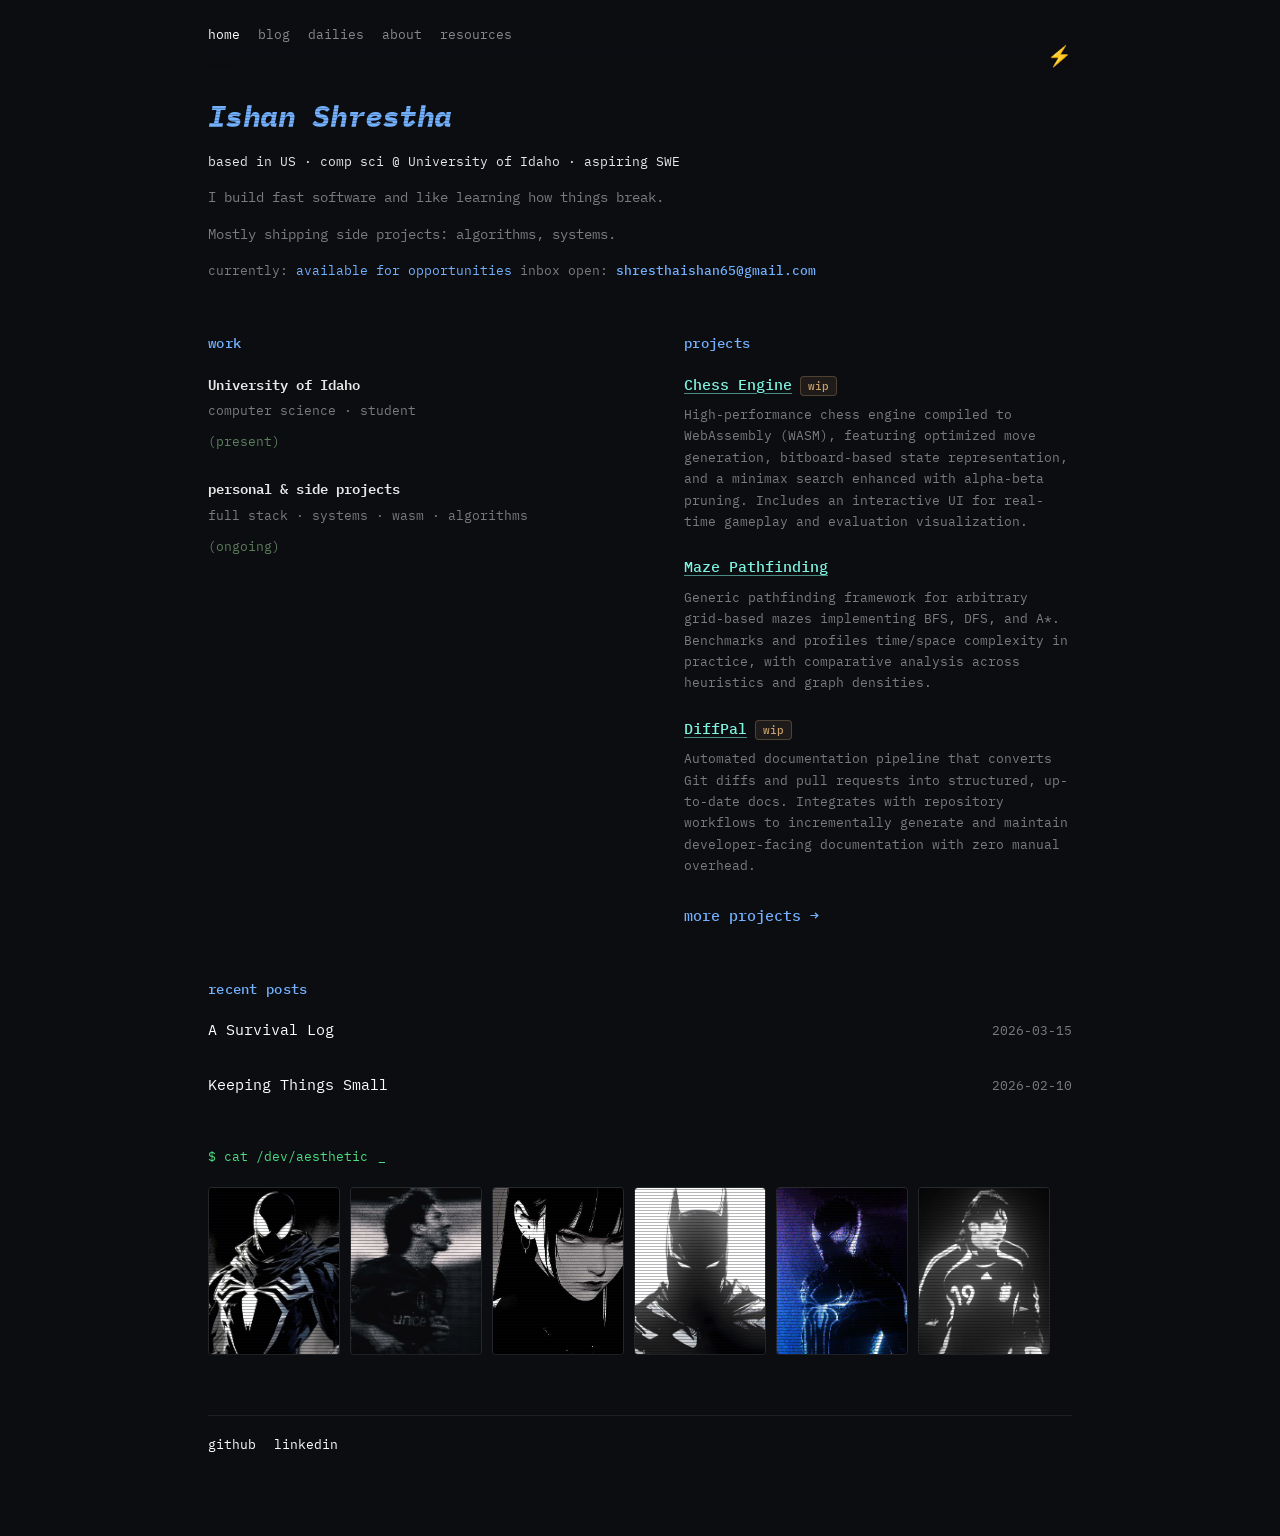
==== index.html @ d81fe562 "less opacity" ====
<!doctype html>
<html lang="en">
  <head>
    <meta charset="utf-8" />
    <meta name="viewport" content="width=device-width, initial-scale=1" />
    <meta name="color-scheme" content="dark" />
    <meta name="description" content="Ishan Shrestha — software engineer. High-performance apps, interactive web, scalable systems." />
    <title>Ishan Shrestha</title>
    <link rel="preconnect" href="https://fonts.googleapis.com" />
    <link rel="preconnect" href="https://fonts.gstatic.com" crossorigin />
    <link href="https://fonts.googleapis.com/css2?family=IBM+Plex+Mono:ital,wght@0,400;0,500;0,600;0,700;1,400;1,600&display=swap" rel="stylesheet" />
    <style>
      :root {
        --bg: #0c0d11;
        --fg: rgba(245, 245, 245, 0.94);
        --muted: rgba(245, 245, 245, 0.48);
        --faint: rgba(245, 245, 245, 0.22);
        --blue: #73b1ff;
        --blue-dim: rgba(115, 177, 255, 0.85);
        --green-date: #5c7e5c;
        --term-green: #4ade80;
        --proj-name: #7ff5e1;
        --proj-name-hover: #f0fffc;
        --wip: #c9a06c;
        --sel-bg: rgba(115, 177, 255, 0.18);
        --sel-fg: var(--fg);
        --max: 900px;
        --ease: 0.18s ease;
      }

      * { box-sizing: border-box; }
      html { -webkit-text-size-adjust: 100%; }
      body {
        margin: 0;
        background: var(--bg);
        color: var(--fg);
        font-family: "IBM Plex Mono", ui-monospace, SFMono-Regular, Menlo, Monaco, Consolas, monospace;
        font-size: 15px;
        line-height: 1.75;
      }

      ::selection {
        background: var(--sel-bg);
        color: var(--sel-fg);
      }

      a {
        color: var(--blue);
        text-decoration: none;
        transition: color var(--ease), opacity var(--ease);
      }
      a:hover {
        color: var(--blue-dim);
        text-decoration: underline;
        text-underline-offset: 4px;
      }
      a:focus-visible {
        outline: 2px solid var(--blue);
        outline-offset: 3px;
        border-radius: 4px;
      }
      a:visited { color: var(--blue); }
      a.proj-link,
      a.proj-link:visited {
        color: var(--proj-name);
      }

      .wrap {
        max-width: var(--max);
        margin: 0 auto;
        padding: 38px 18px 80px;
        position: relative;
      }

      header { margin-top: 8px; }

      nav {
        position: sticky;
        top: 0;
        display: flex;
        flex-wrap: wrap;
        align-items: center;
        gap: 14px 18px;
        padding: 24px 0 20px;
        margin-top: -38px;
        margin-bottom: 24px;
        background: var(--bg);
        background: linear-gradient(to bottom, var(--bg) 80%, transparent);
        backdrop-filter: blur(12px);
        -webkit-backdrop-filter: blur(12px);
        z-index: 100;
        color: #ffffff;
        font-size: 13px;
        width: 100%;
      }
      nav a {
        color: #888888;
        text-decoration: none;
        transition: color var(--ease);
      }
      nav a.active {
        color: #888888;
      }
      nav a[href="index.html"] {
        color: #ffffff;
      }
      nav a:hover {
        color: var(--blue);
        text-decoration: none;
        opacity: 1;
      }
      nav a:active {
        color: var(--blue);
      }

      .top-right-icon {
        position: absolute;
        top: 38px;
        right: 0;
        font-size: 20px;
        user-select: none;
      }

      .hero {
        display: block;
      }

      h1 {
        margin: 0;
        font-size: clamp(1.5rem, 4vw, 1.85rem);
        font-weight: 700;
        font-style: italic;
        letter-spacing: -0.02em;
        color: var(--blue);
        -webkit-mask-image: repeating-linear-gradient(to bottom, black 0, black 2px, rgba(0,0,0,0.75) 2px, rgba(0,0,0,0.75) 3px);
        mask-image: repeating-linear-gradient(to bottom, black 0, black 2px, rgba(0,0,0,0.75) 2px, rgba(0,0,0,0.75) 3px);
      }

      .sub {
        margin-top: 8px;
        color: var(--fg);
        font-size: 13px;
        font-style: normal;
        font-weight: 400;
      }

      .blurb {
        margin: 12px 0 0;
        color: var(--muted);
        font-size: 14px;
      }

      .now {
        margin: 14px 0 0;
        color: var(--muted);
        font-size: 13px;
      }
      .now em {
        font-style: normal;
        color: var(--blue);
      }
      .now a {
        font-weight: 500;
      }

      main { margin-top: 48px; }
      section { margin-top: 48px; }

      .h2 {
        margin: 0 0 16px;
        font-size: 14px;
        font-weight: 500;
        color: var(--blue);
        letter-spacing: 0.02em;
      }

      .split-grid {
        display: grid;
        grid-template-columns: 1fr 1fr;
        gap: 28px;
        column-gap: min(5.5rem, 12vw);
        align-items: start;
      }

      .list {
        display: grid;
        gap: 22px;
      }

      .work-block {
        display: flex;
        flex-direction: column;
        gap: 4px;
      }
      .work-name {
        font-weight: 600;
        color: var(--fg);
        font-size: 14px;
      }
      .work-desc {
        color: var(--muted);
        font-size: 13px;
        line-height: 1.65;
      }
      .work-dates {
        margin-top: 6px;
        font-size: 13px;
        color: var(--green-date);
      }

      .proj-row {
        display: flex;
        flex-direction: column;
        gap: 6px;
      }
      .proj-titleline {
        display: flex;
        flex-wrap: wrap;
        align-items: baseline;
        gap: 8px;
      }
      .proj-link {
        font-weight: 500;
        color: var(--proj-name);
        text-decoration: underline;
        text-decoration-color: rgba(127, 245, 225, 0.55);
        text-underline-offset: 3px;
      }
      .proj-link:hover {
        text-decoration-color: var(--proj-name-hover);
        color: var(--proj-name-hover);
      }
      .proj-link:focus-visible {
        outline-color: var(--proj-name);
      }
      .tag {
        display: inline-block;
        padding: 1px 7px;
        border-radius: 4px;
        font-size: 11px;
        font-weight: 500;
        color: var(--wip);
        background: rgba(201, 160, 108, 0.1);
        border: 1px solid rgba(201, 160, 108, 0.28);
        line-height: 1.5;
      }

      .proj-desc {
        color: var(--muted);
        font-size: 13px;
        line-height: 1.65;
      }

      .row {
        display: grid;
        grid-template-columns: 1fr auto;
        gap: 18px;
        align-items: baseline;
      }

      .muted { color: var(--muted); }
      .faint { color: var(--faint); }

      #blog .list {
        gap: 1.75rem;
      }

      .post-line {
        display: flex;
        justify-content: space-between;
        align-items: baseline;
        gap: 14px;
      }
      .post-date {
        color: var(--muted);
        font-size: 13px;
        text-align: right;
      }

      #blog .list a,
      #blog .list a:visited {
        color: #ffffff;
        text-decoration: none;
      }
      #blog .list a:hover {
        color: var(--blue);
        text-decoration: none;
      }
      #blog .list a:focus-visible {
        outline-color: var(--blue);
      }

      .termline {
        margin: 18px 0 10px;
        color: var(--term-green);
        font-size: 13px;
        white-space: nowrap;
      }
      .prompt { color: var(--term-green); }
      .cursor {
        display: inline-block;
        margin-left: 2px;
        animation: blink 1.1s step-end infinite;
      }
      .cursor::after {
        content: "_";
        color: var(--term-green);
      }
      @keyframes blink {
        0%, 100% { opacity: 1; }
        50% { opacity: 0; }
      }

      .imgstrip {
        display: grid;
        grid-auto-flow: column;
        grid-auto-columns: 132px;
        gap: 10px;
        overflow-x: auto;
        padding: 8px 0 4px;
        scrollbar-width: thin;
      }
      .imgstrip::-webkit-scrollbar { height: 8px; }
      .imgstrip::-webkit-scrollbar-thumb { background: rgba(115, 177, 255, 0.2); }
      .imgstrip::-webkit-scrollbar-track { background: rgba(255, 255, 255, 0.04); }

      .imgstrip img {
        width: 132px;
        height: 168px;
        object-fit: cover;
        border-radius: 4px;
        border: 1px solid rgba(255, 255, 255, 0.1);
        background: rgba(255, 255, 255, 0.02);
        transition: border-color var(--ease), transform var(--ease);
        -webkit-mask-image: repeating-linear-gradient(to bottom, black 0, black 2px, rgba(0,0,0,0.7) 2px, rgba(0,0,0,0.7) 3px);
        mask-image: repeating-linear-gradient(to bottom, black 0, black 2px, rgba(0,0,0,0.7) 2px, rgba(0,0,0,0.7) 3px);
      }
      .imgstrip img:hover {
        border-color: rgba(115, 177, 255, 0.35);
        transform: translateY(-2px);
      }

      footer {
        margin-top: 56px;
        padding-top: 18px;
        border-top: 1px solid rgba(255, 255, 255, 0.08);
        display: flex;
        gap: 18px;
        color: #ffffff;
        font-size: 13px;
      }
      footer a,
      footer a:visited {
        color: #ffffff;
        text-decoration: none;
      }
      footer a:hover {
        color: #ffffff;
        opacity: 0.72;
        text-decoration: none;
      }



      @media (max-width: 640px) {
        .split-grid {
          grid-template-columns: 1fr;
          gap: 40px;
        }
        .row { grid-template-columns: 1fr; gap: 6px; }
      }
    </style>
  </head>
  <body>
    <div class="wrap">
      <nav aria-label="Primary">
        <a href="index.html" class="active">home</a>
        <a href="blog.html">blog</a>
        <a href="dailies.html">dailies</a>
        <a href="about-min.html">about</a>
        <a href="resources.html">resources</a>
        <div class="top-right-icon">⚡</div>
      </nav>
      <header>

        <div id="home" class="hero">
          <div>
            <h1>Ishan Shrestha</h1>
            <div class="sub">based in US · comp sci @ University of Idaho · aspiring SWE </div>
            <p class="blurb">I build fast software and like learning how things break.</p>
            <p class="blurb">Mostly shipping side projects: algorithms, systems.</p> 
            <p class="now">currently: <em>available for opportunities</em> inbox open: <a href="mailto:shresthaishan65@gmail.com">shresthaishan65@gmail.com</a></p>
          </div>
        </div>
      </header>

      <main>
        <section class="split-grid" aria-label="Work and projects">
          <div id="work">
            <h2 class="h2">work</h2>
            <div class="list">
              <div class="work-block">
                <div class="work-name">University of Idaho</div>
                <div class="work-desc">computer science · student</div>
                <div class="work-dates">(present)</div>
              </div>
              <div class="work-block">
                <div class="work-name">personal &amp; side projects</div>
                <div class="work-desc">full stack · systems · wasm · algorithms</div>
                <div class="work-dates">(ongoing)</div>
              </div>
            </div>
          </div>

          <div id="projects">
            <h2 class="h2">projects</h2>
            <div class="list">
              <div class="proj-row">
                <div class="proj-titleline">
                  <a class="proj-link" href="https://ishan-bit-maker.github.io/Chess-wasm-engine/" rel="noopener noreferrer">Chess Engine</a>
                  <span class="tag">wip</span> 
                </div>
                <div class="proj-desc">High-performance chess engine compiled to WebAssembly (WASM), featuring optimized move generation, bitboard-based state representation, and a minimax search enhanced with alpha-beta pruning. Includes an interactive UI for real-time gameplay and evaluation visualization.</div>
              </div>

              <div class="proj-row">
                <div class="proj-titleline">
                  <a class="proj-link" href="https://ishan-bit-maker.github.io/maze/" rel="noopener noreferrer">Maze Pathfinding</a>
                  
                </div>
                <div class="proj-desc">Generic pathfinding framework for arbitrary grid-based mazes implementing BFS, DFS, and A*. Benchmarks and profiles time/space complexity in practice, with comparative analysis across heuristics and graph densities.</div>
              </div>

              <div class="proj-row">
                <div class="proj-titleline">
                  <a class="proj-link" href="#" rel="noopener noreferrer">DiffPal</a> 
                  <span class="tag">wip</span>  
                </div>
                <div class="proj-desc"> Automated documentation pipeline that converts Git diffs and pull requests into structured, up-to-date docs. Integrates with repository workflows to incrementally generate and maintain developer-facing documentation with zero manual overhead.</div>
              </div>
              
              <div style="margin-top: 4px;">
                <a href="https://github.com/Ishan-bit-maker" rel="noopener noreferrer" style="font-weight: 500;">more projects &rarr;</a>
              </div>
            </div>
          </div>
        </section>

        <section id="blog" aria-labelledby="h-posts">
          <h2 id="h-posts" class="h2">recent posts</h2>
          <div class="list">
            <div class="post-line">
              <div><a href="blog/survival-log.html">A Survival Log</a></div>
              <div class="post-date">2026-03-15</div>
            </div>
            <div class="post-line">
              <div><a href="blog.html">Keeping Things Small</a></div>
              <div class="post-date">2026-02-10</div>
            </div>
          </div>
        </section>

        <section id="aesthetic" aria-label="Aesthetic strip">
          <div class="termline">
            <span class="prompt">$</span> cat /dev/aesthetic <span class="cursor" aria-hidden="true"></span>
          </div>
          <div class="imgstrip" aria-label="aesthetic images">
            <img src="img/img1.jpg" alt="" loading="lazy" />
            <img src="img/img2.jpg" alt="" loading="lazy" />
            <img src="img/img3.jpg" alt="" loading="lazy" />
            <img src="img/img4.jpg" alt="" loading="lazy" />
            <img src="img/img5.jpg" alt="" loading="lazy" />
            <img src="img/img8.jpg" alt="" loading="lazy" />
          </div>
        </section>
      </main>

      <footer>
        <a href="https://github.com/Ishan-bit-maker" rel="noopener noreferrer">github</a>
        <a href="https://www.linkedin.com/in/ishan-shrestha-365944280" rel="noopener noreferrer">linkedin</a>
      </footer>
    </div>
  </body>
</html>
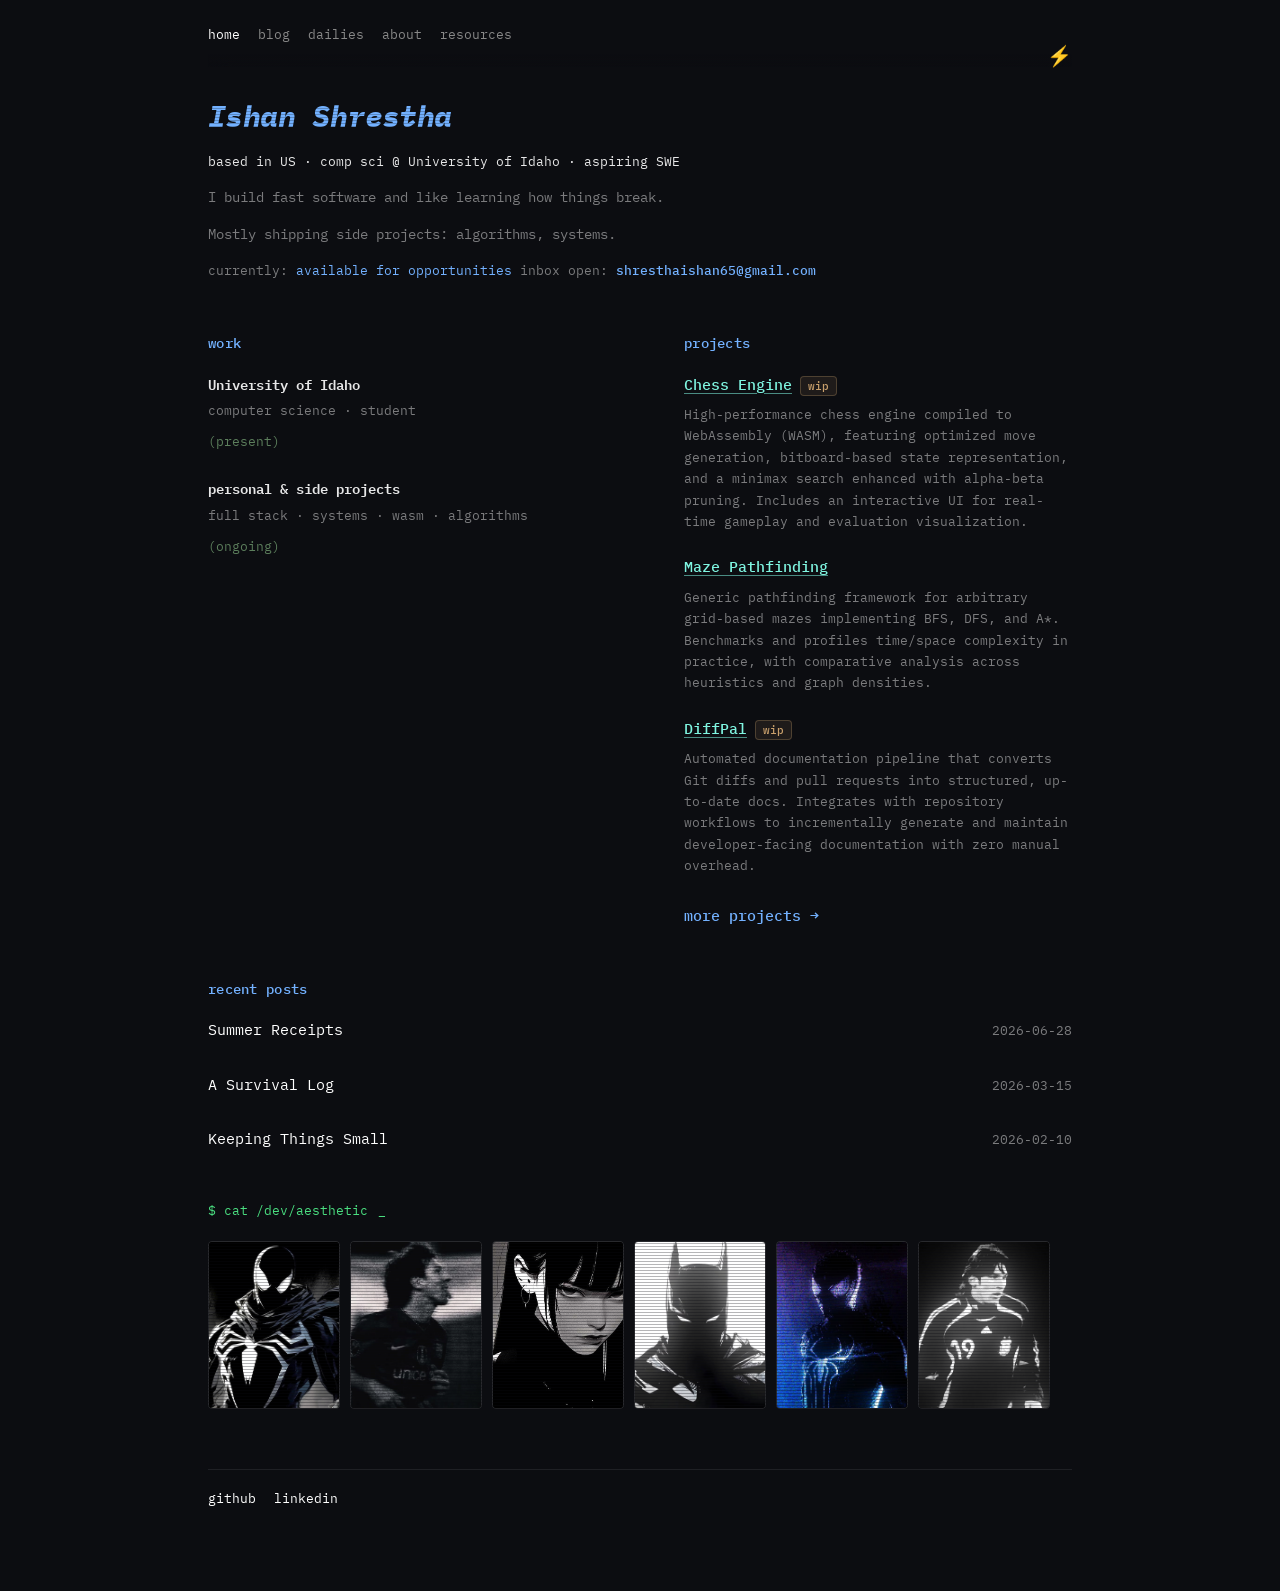
==== commit 1559bbd5: "some changes in dialies" ====
--- a/index.html
+++ b/index.html
@@ -450,6 +450,10 @@
           <h2 id="h-posts" class="h2">recent posts</h2>
           <div class="list">
             <div class="post-line">
+              <div><a href="blog/summer-receipts.html">Summer Receipts</a></div>
+              <div class="post-date">2026-06-28</div>
+            </div>
+            <div class="post-line">
               <div><a href="blog/survival-log.html">A Survival Log</a></div>
               <div class="post-date">2026-03-15</div>
             </div>
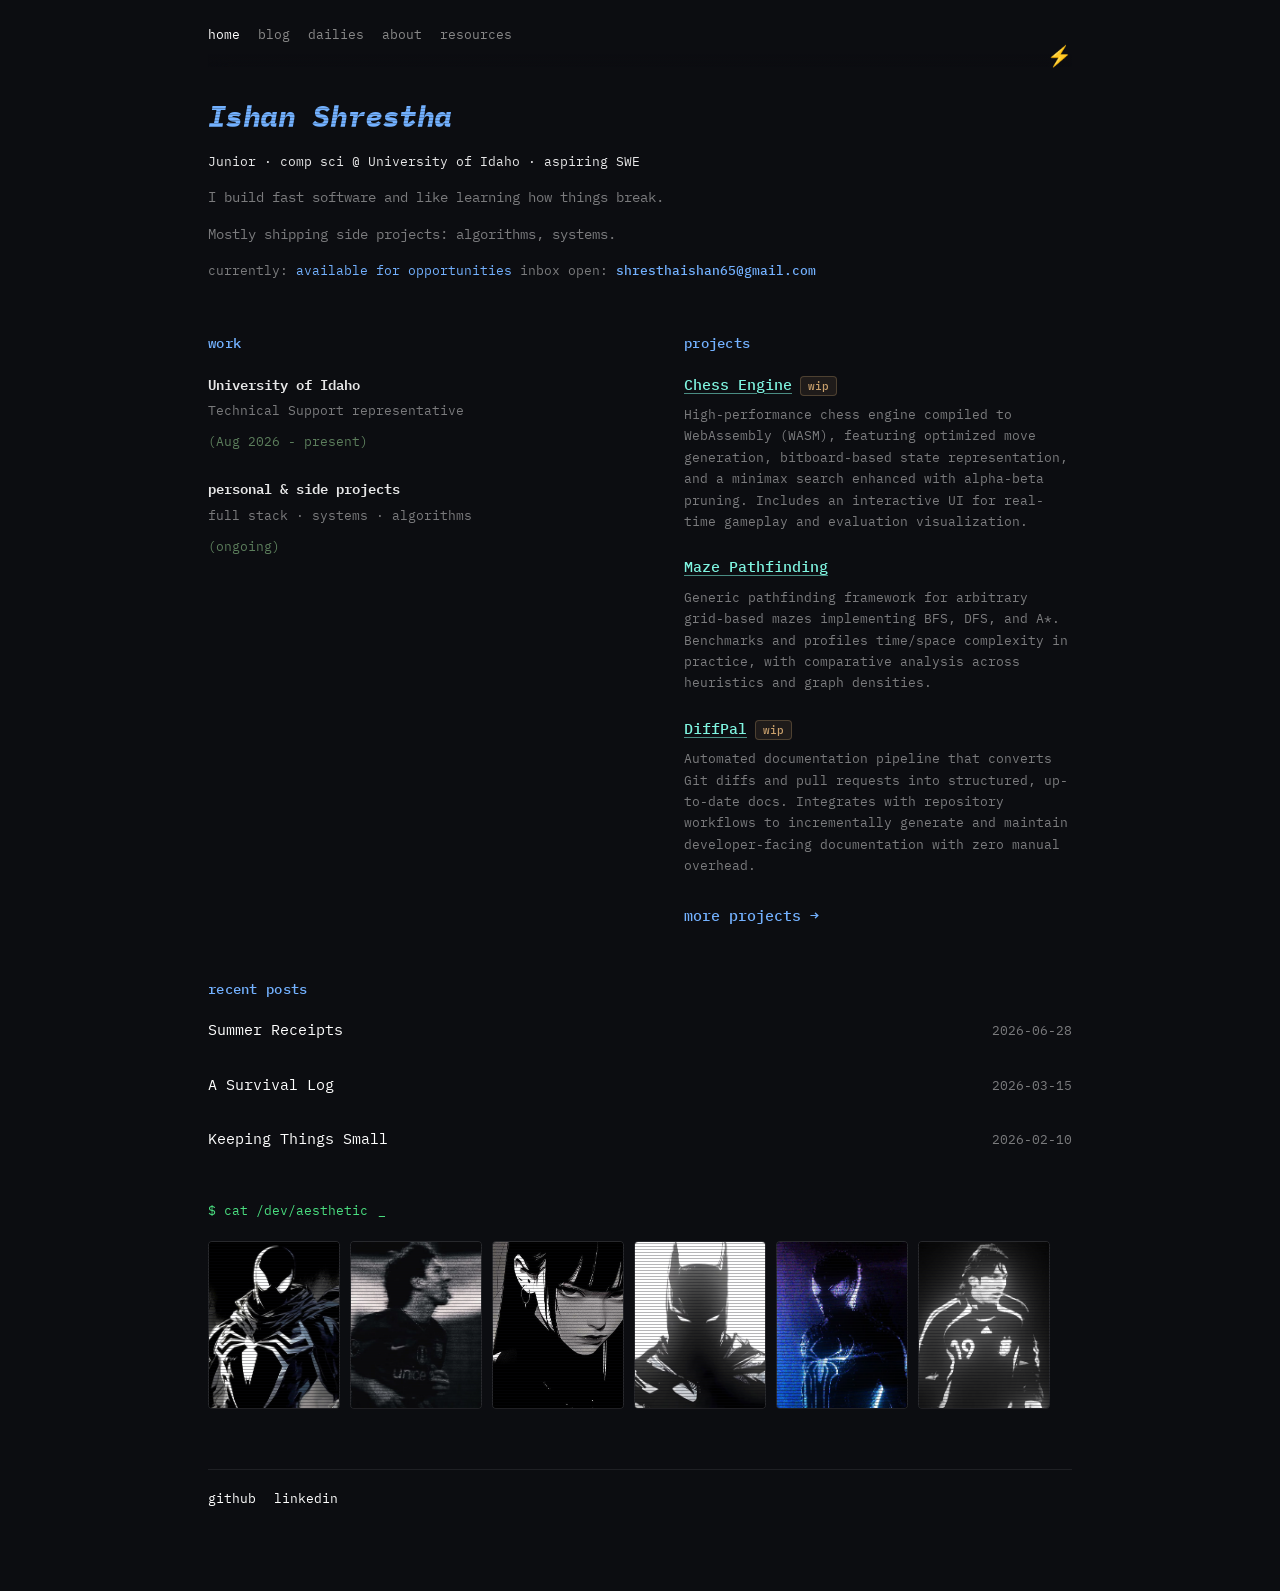
==== commit 01381334: "info changes" ====
--- a/index.html
+++ b/index.html
@@ -386,7 +386,7 @@
         <div id="home" class="hero">
           <div>
             <h1>Ishan Shrestha</h1>
-            <div class="sub">based in US · comp sci @ University of Idaho · aspiring SWE </div>
+            <div class="sub"> Junior · comp sci @ University of Idaho · aspiring SWE </div>
             <p class="blurb">I build fast software and like learning how things break.</p>
             <p class="blurb">Mostly shipping side projects: algorithms, systems.</p> 
             <p class="now">currently: <em>available for opportunities</em> inbox open: <a href="mailto:shresthaishan65@gmail.com">shresthaishan65@gmail.com</a></p>
@@ -401,12 +401,12 @@
             <div class="list">
               <div class="work-block">
                 <div class="work-name">University of Idaho</div>
-                <div class="work-desc">computer science · student</div>
-                <div class="work-dates">(present)</div>
+                <div class="work-desc">Technical Support representative</div>
+                <div class="work-dates">(Aug 2026 - present)</div>
               </div>
               <div class="work-block">
                 <div class="work-name">personal &amp; side projects</div>
-                <div class="work-desc">full stack · systems · wasm · algorithms</div>
+                <div class="work-desc">full stack · systems · algorithms</div>
                 <div class="work-dates">(ongoing)</div>
               </div>
             </div>
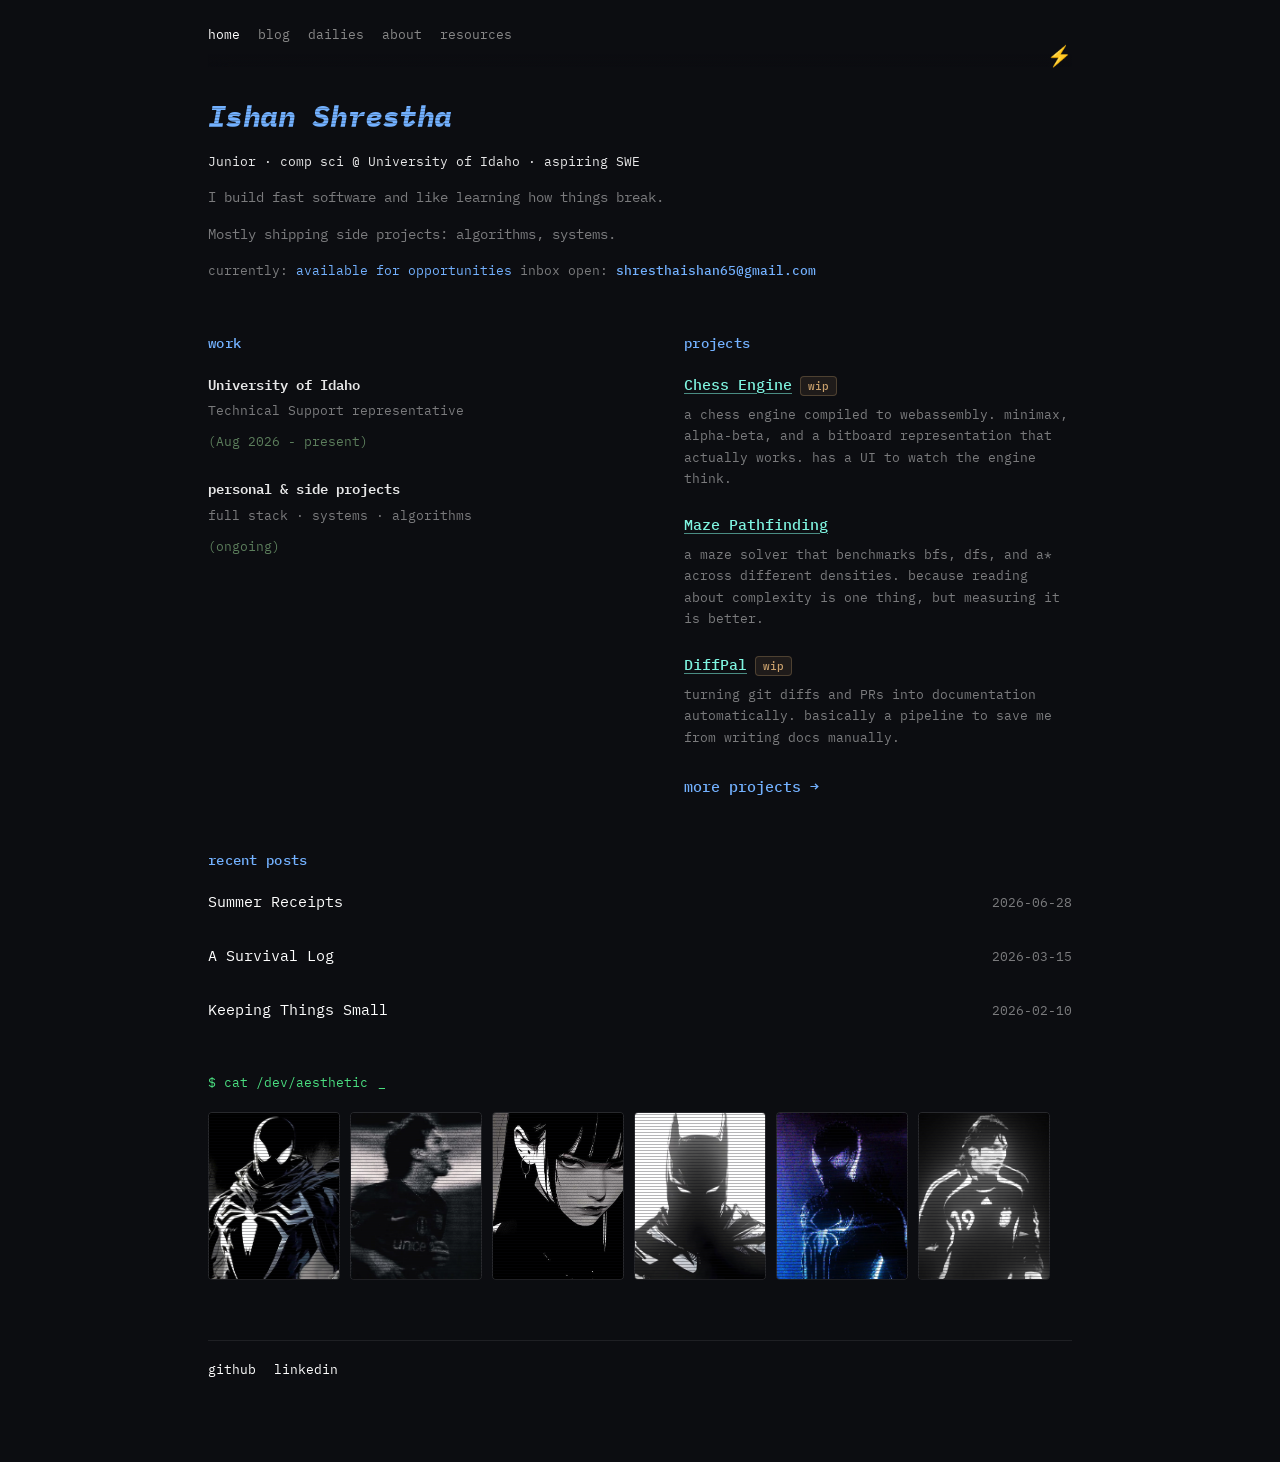
==== commit b7d22064: "new info!" ====
--- a/index.html
+++ b/index.html
@@ -420,7 +420,7 @@
                   <a class="proj-link" href="https://ishan-bit-maker.github.io/Chess-wasm-engine/" rel="noopener noreferrer">Chess Engine</a>
                   <span class="tag">wip</span> 
                 </div>
-                <div class="proj-desc">High-performance chess engine compiled to WebAssembly (WASM), featuring optimized move generation, bitboard-based state representation, and a minimax search enhanced with alpha-beta pruning. Includes an interactive UI for real-time gameplay and evaluation visualization.</div>
+                <div class="proj-desc">a chess engine compiled to webassembly. minimax, alpha-beta, and a bitboard representation that actually works. has a UI to watch the engine think.</div>
               </div>
 
               <div class="proj-row">
@@ -428,7 +428,7 @@
                   <a class="proj-link" href="https://ishan-bit-maker.github.io/maze/" rel="noopener noreferrer">Maze Pathfinding</a>
                   
                 </div>
-                <div class="proj-desc">Generic pathfinding framework for arbitrary grid-based mazes implementing BFS, DFS, and A*. Benchmarks and profiles time/space complexity in practice, with comparative analysis across heuristics and graph densities.</div>
+                <div class="proj-desc">a maze solver that benchmarks bfs, dfs, and a* across different densities. because reading about complexity is one thing, but measuring it is better.</div>
               </div>
 
               <div class="proj-row">
@@ -436,7 +436,7 @@
                   <a class="proj-link" href="#" rel="noopener noreferrer">DiffPal</a> 
                   <span class="tag">wip</span>  
                 </div>
-                <div class="proj-desc"> Automated documentation pipeline that converts Git diffs and pull requests into structured, up-to-date docs. Integrates with repository workflows to incrementally generate and maintain developer-facing documentation with zero manual overhead.</div>
+                <div class="proj-desc">turning git diffs and PRs into documentation automatically. basically a pipeline to save me from writing docs manually.</div>
               </div>
               
               <div style="margin-top: 4px;">
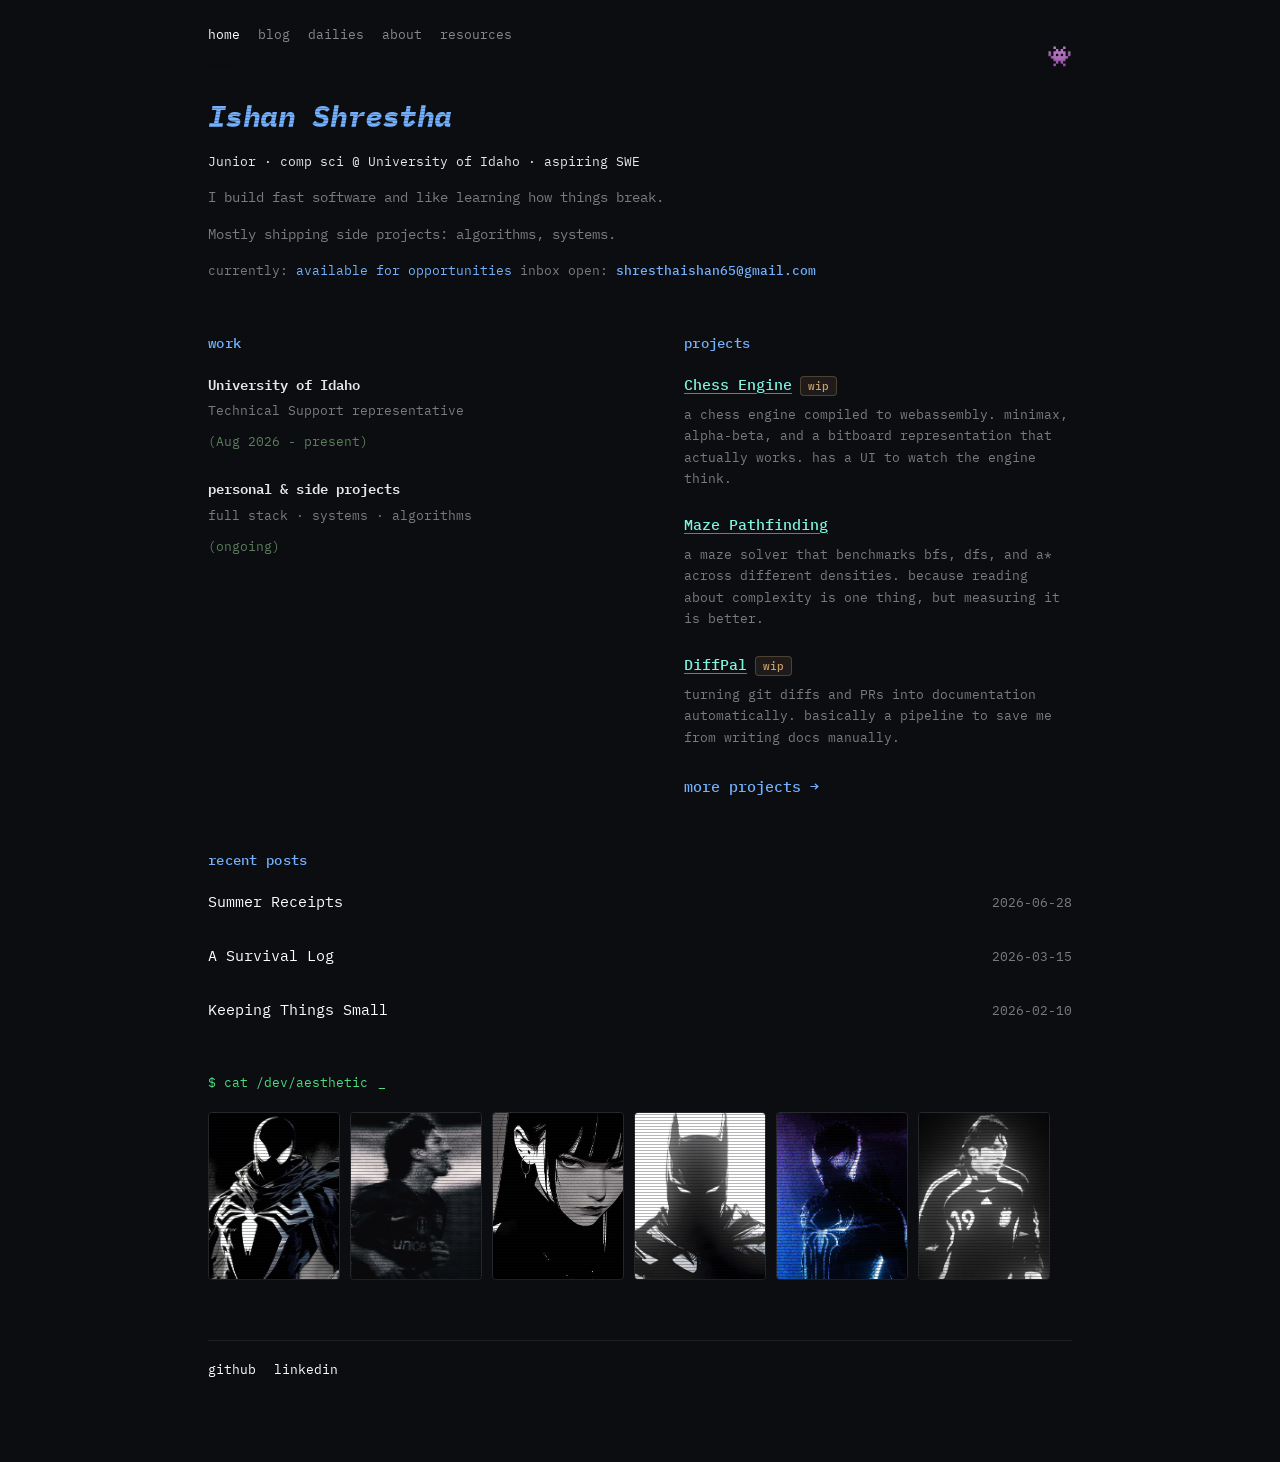
==== commit 0853706f: "emoji added" ====
--- a/index.html
+++ b/index.html
@@ -379,7 +379,7 @@
         <a href="dailies.html">dailies</a>
         <a href="about-min.html">about</a>
         <a href="resources.html">resources</a>
-        <div class="top-right-icon">⚡</div>
+        <div class="top-right-icon">👾</div>
       </nav>
       <header>
 
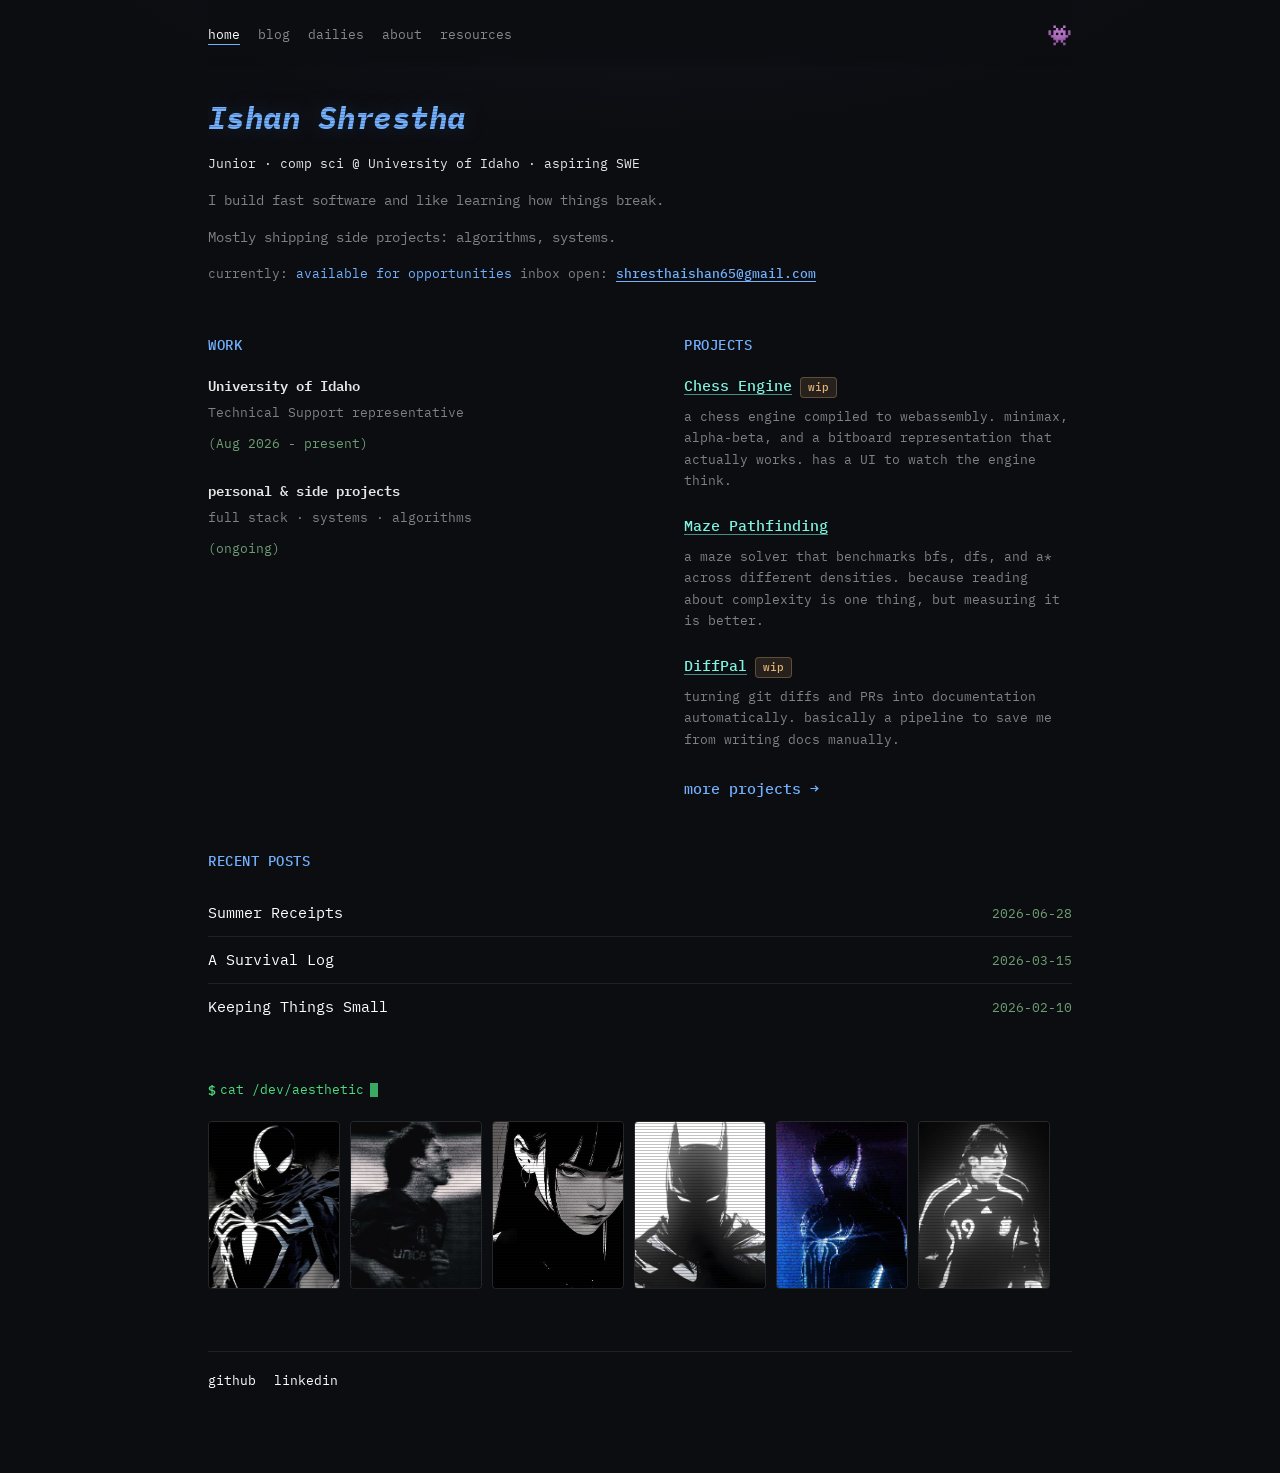
==== commit 2bdceb1f: "some design" ====
--- a/index.html
+++ b/index.html
@@ -8,368 +8,8 @@
     <title>Ishan Shrestha</title>
     <link rel="preconnect" href="https://fonts.googleapis.com" />
     <link rel="preconnect" href="https://fonts.gstatic.com" crossorigin />
-    <link href="https://fonts.googleapis.com/css2?family=IBM+Plex+Mono:ital,wght@0,400;0,500;0,600;0,700;1,400;1,600&display=swap" rel="stylesheet" />
-    <style>
-      :root {
-        --bg: #0c0d11;
-        --fg: rgba(245, 245, 245, 0.94);
-        --muted: rgba(245, 245, 245, 0.48);
-        --faint: rgba(245, 245, 245, 0.22);
-        --blue: #73b1ff;
-        --blue-dim: rgba(115, 177, 255, 0.85);
-        --green-date: #5c7e5c;
-        --term-green: #4ade80;
-        --proj-name: #7ff5e1;
-        --proj-name-hover: #f0fffc;
-        --wip: #c9a06c;
-        --sel-bg: rgba(115, 177, 255, 0.18);
-        --sel-fg: var(--fg);
-        --max: 900px;
-        --ease: 0.18s ease;
-      }
-
-      * { box-sizing: border-box; }
-      html { -webkit-text-size-adjust: 100%; }
-      body {
-        margin: 0;
-        background: var(--bg);
-        color: var(--fg);
-        font-family: "IBM Plex Mono", ui-monospace, SFMono-Regular, Menlo, Monaco, Consolas, monospace;
-        font-size: 15px;
-        line-height: 1.75;
-      }
-
-      ::selection {
-        background: var(--sel-bg);
-        color: var(--sel-fg);
-      }
-
-      a {
-        color: var(--blue);
-        text-decoration: none;
-        transition: color var(--ease), opacity var(--ease);
-      }
-      a:hover {
-        color: var(--blue-dim);
-        text-decoration: underline;
-        text-underline-offset: 4px;
-      }
-      a:focus-visible {
-        outline: 2px solid var(--blue);
-        outline-offset: 3px;
-        border-radius: 4px;
-      }
-      a:visited { color: var(--blue); }
-      a.proj-link,
-      a.proj-link:visited {
-        color: var(--proj-name);
-      }
-
-      .wrap {
-        max-width: var(--max);
-        margin: 0 auto;
-        padding: 38px 18px 80px;
-        position: relative;
-      }
-
-      header { margin-top: 8px; }
-
-      nav {
-        position: sticky;
-        top: 0;
-        display: flex;
-        flex-wrap: wrap;
-        align-items: center;
-        gap: 14px 18px;
-        padding: 24px 0 20px;
-        margin-top: -38px;
-        margin-bottom: 24px;
-        background: var(--bg);
-        background: linear-gradient(to bottom, var(--bg) 80%, transparent);
-        backdrop-filter: blur(12px);
-        -webkit-backdrop-filter: blur(12px);
-        z-index: 100;
-        color: #ffffff;
-        font-size: 13px;
-        width: 100%;
-      }
-      nav a {
-        color: #888888;
-        text-decoration: none;
-        transition: color var(--ease);
-      }
-      nav a.active {
-        color: #888888;
-      }
-      nav a[href="index.html"] {
-        color: #ffffff;
-      }
-      nav a:hover {
-        color: var(--blue);
-        text-decoration: none;
-        opacity: 1;
-      }
-      nav a:active {
-        color: var(--blue);
-      }
-
-      .top-right-icon {
-        position: absolute;
-        top: 38px;
-        right: 0;
-        font-size: 20px;
-        user-select: none;
-      }
-
-      .hero {
-        display: block;
-      }
-
-      h1 {
-        margin: 0;
-        font-size: clamp(1.5rem, 4vw, 1.85rem);
-        font-weight: 700;
-        font-style: italic;
-        letter-spacing: -0.02em;
-        color: var(--blue);
-        -webkit-mask-image: repeating-linear-gradient(to bottom, black 0, black 2px, rgba(0,0,0,0.75) 2px, rgba(0,0,0,0.75) 3px);
-        mask-image: repeating-linear-gradient(to bottom, black 0, black 2px, rgba(0,0,0,0.75) 2px, rgba(0,0,0,0.75) 3px);
-      }
-
-      .sub {
-        margin-top: 8px;
-        color: var(--fg);
-        font-size: 13px;
-        font-style: normal;
-        font-weight: 400;
-      }
-
-      .blurb {
-        margin: 12px 0 0;
-        color: var(--muted);
-        font-size: 14px;
-      }
-
-      .now {
-        margin: 14px 0 0;
-        color: var(--muted);
-        font-size: 13px;
-      }
-      .now em {
-        font-style: normal;
-        color: var(--blue);
-      }
-      .now a {
-        font-weight: 500;
-      }
-
-      main { margin-top: 48px; }
-      section { margin-top: 48px; }
-
-      .h2 {
-        margin: 0 0 16px;
-        font-size: 14px;
-        font-weight: 500;
-        color: var(--blue);
-        letter-spacing: 0.02em;
-      }
-
-      .split-grid {
-        display: grid;
-        grid-template-columns: 1fr 1fr;
-        gap: 28px;
-        column-gap: min(5.5rem, 12vw);
-        align-items: start;
-      }
-
-      .list {
-        display: grid;
-        gap: 22px;
-      }
-
-      .work-block {
-        display: flex;
-        flex-direction: column;
-        gap: 4px;
-      }
-      .work-name {
-        font-weight: 600;
-        color: var(--fg);
-        font-size: 14px;
-      }
-      .work-desc {
-        color: var(--muted);
-        font-size: 13px;
-        line-height: 1.65;
-      }
-      .work-dates {
-        margin-top: 6px;
-        font-size: 13px;
-        color: var(--green-date);
-      }
-
-      .proj-row {
-        display: flex;
-        flex-direction: column;
-        gap: 6px;
-      }
-      .proj-titleline {
-        display: flex;
-        flex-wrap: wrap;
-        align-items: baseline;
-        gap: 8px;
-      }
-      .proj-link {
-        font-weight: 500;
-        color: var(--proj-name);
-        text-decoration: underline;
-        text-decoration-color: rgba(127, 245, 225, 0.55);
-        text-underline-offset: 3px;
-      }
-      .proj-link:hover {
-        text-decoration-color: var(--proj-name-hover);
-        color: var(--proj-name-hover);
-      }
-      .proj-link:focus-visible {
-        outline-color: var(--proj-name);
-      }
-      .tag {
-        display: inline-block;
-        padding: 1px 7px;
-        border-radius: 4px;
-        font-size: 11px;
-        font-weight: 500;
-        color: var(--wip);
-        background: rgba(201, 160, 108, 0.1);
-        border: 1px solid rgba(201, 160, 108, 0.28);
-        line-height: 1.5;
-      }
-
-      .proj-desc {
-        color: var(--muted);
-        font-size: 13px;
-        line-height: 1.65;
-      }
-
-      .row {
-        display: grid;
-        grid-template-columns: 1fr auto;
-        gap: 18px;
-        align-items: baseline;
-      }
-
-      .muted { color: var(--muted); }
-      .faint { color: var(--faint); }
-
-      #blog .list {
-        gap: 1.75rem;
-      }
-
-      .post-line {
-        display: flex;
-        justify-content: space-between;
-        align-items: baseline;
-        gap: 14px;
-      }
-      .post-date {
-        color: var(--muted);
-        font-size: 13px;
-        text-align: right;
-      }
-
-      #blog .list a,
-      #blog .list a:visited {
-        color: #ffffff;
-        text-decoration: none;
-      }
-      #blog .list a:hover {
-        color: var(--blue);
-        text-decoration: none;
-      }
-      #blog .list a:focus-visible {
-        outline-color: var(--blue);
-      }
-
-      .termline {
-        margin: 18px 0 10px;
-        color: var(--term-green);
-        font-size: 13px;
-        white-space: nowrap;
-      }
-      .prompt { color: var(--term-green); }
-      .cursor {
-        display: inline-block;
-        margin-left: 2px;
-        animation: blink 1.1s step-end infinite;
-      }
-      .cursor::after {
-        content: "_";
-        color: var(--term-green);
-      }
-      @keyframes blink {
-        0%, 100% { opacity: 1; }
-        50% { opacity: 0; }
-      }
-
-      .imgstrip {
-        display: grid;
-        grid-auto-flow: column;
-        grid-auto-columns: 132px;
-        gap: 10px;
-        overflow-x: auto;
-        padding: 8px 0 4px;
-        scrollbar-width: thin;
-      }
-      .imgstrip::-webkit-scrollbar { height: 8px; }
-      .imgstrip::-webkit-scrollbar-thumb { background: rgba(115, 177, 255, 0.2); }
-      .imgstrip::-webkit-scrollbar-track { background: rgba(255, 255, 255, 0.04); }
-
-      .imgstrip img {
-        width: 132px;
-        height: 168px;
-        object-fit: cover;
-        border-radius: 4px;
-        border: 1px solid rgba(255, 255, 255, 0.1);
-        background: rgba(255, 255, 255, 0.02);
-        transition: border-color var(--ease), transform var(--ease);
-        -webkit-mask-image: repeating-linear-gradient(to bottom, black 0, black 2px, rgba(0,0,0,0.7) 2px, rgba(0,0,0,0.7) 3px);
-        mask-image: repeating-linear-gradient(to bottom, black 0, black 2px, rgba(0,0,0,0.7) 2px, rgba(0,0,0,0.7) 3px);
-      }
-      .imgstrip img:hover {
-        border-color: rgba(115, 177, 255, 0.35);
-        transform: translateY(-2px);
-      }
-
-      footer {
-        margin-top: 56px;
-        padding-top: 18px;
-        border-top: 1px solid rgba(255, 255, 255, 0.08);
-        display: flex;
-        gap: 18px;
-        color: #ffffff;
-        font-size: 13px;
-      }
-      footer a,
-      footer a:visited {
-        color: #ffffff;
-        text-decoration: none;
-      }
-      footer a:hover {
-        color: #ffffff;
-        opacity: 0.72;
-        text-decoration: none;
-      }
-
-
-
-      @media (max-width: 640px) {
-        .split-grid {
-          grid-template-columns: 1fr;
-          gap: 40px;
-        }
-        .row { grid-template-columns: 1fr; gap: 6px; }
-      }
-    </style>
+    <link href="https://fonts.googleapis.com/css2?family=IBM+Plex+Mono:ital,wght@0,400;0,500;0,600;0,700;1,400;1,600&family=IBM+Plex+Sans:ital,wght@0,400;0,500;0,600;1,400&display=swap" rel="stylesheet" />
+    <link rel="stylesheet" href="css/styles.css" />
   </head>
   <body>
     <div class="wrap">
--- a/css/styles.css
+++ b/css/styles.css
@@ -0,0 +1,925 @@
+:root {
+  --bg: #0c0d11;
+  --fg: rgba(245, 245, 245, 0.94);
+  --muted: rgba(245, 245, 245, 0.5);
+  --faint: rgba(245, 245, 245, 0.22);
+  --blue: #73b1ff;
+  --blue-dim: rgba(115, 177, 255, 0.85);
+  --blue-soft: rgba(115, 177, 255, 0.12);
+  --green-date: #6e9f73;
+  --term-green: #4ade80;
+  --proj-name: #7ff5e1;
+  --proj-name-hover: #ffffff;
+  --wip: #e5b375;
+  --wip-bg: rgba(229, 179, 117, 0.12);
+  --wip-border: rgba(229, 179, 117, 0.3);
+  --red: #f87171;
+  --sel-bg: rgba(115, 177, 255, 0.2);
+  --sel-fg: var(--fg);
+  --rule: rgba(255, 255, 255, 0.08);
+  --rule-hover: rgba(115, 177, 255, 0.35);
+  --card-bg: rgba(255, 255, 255, 0.02);
+  --card-bg-hover: rgba(255, 255, 255, 0.04);
+  --max: 900px;
+  --ease: 0.18s ease;
+  --font: "IBM Plex Mono", ui-monospace, SFMono-Regular, Menlo, Monaco, Consolas, "Liberation Mono", "Courier New", monospace;
+}
+
+* {
+  box-sizing: border-box;
+}
+
+html {
+  -webkit-text-size-adjust: 100%;
+  scroll-behavior: smooth;
+}
+
+body {
+  margin: 0;
+  background:
+    radial-gradient(1000px 480px at 50% -12%, rgba(115, 177, 255, 0.07), transparent 65%),
+    var(--bg);
+  color: var(--fg);
+  font-family: var(--font);
+  font-size: 15px;
+  line-height: 1.75;
+  min-height: 100vh;
+  -webkit-font-smoothing: antialiased;
+  -moz-osx-font-smoothing: grayscale;
+}
+
+::selection {
+  background: var(--sel-bg);
+  color: var(--sel-fg);
+}
+
+a {
+  color: var(--blue);
+  text-decoration: none;
+  transition: color var(--ease), opacity var(--ease), text-decoration-color var(--ease);
+}
+
+a:hover {
+  color: var(--blue-dim);
+  text-decoration: underline;
+  text-underline-offset: 4px;
+}
+
+a:focus-visible {
+  outline: 2px solid var(--blue);
+  outline-offset: 3px;
+  border-radius: 4px;
+}
+
+a:visited {
+  color: var(--blue);
+}
+
+.wrap,
+.page {
+  max-width: var(--max);
+  margin: 0 auto;
+  padding: 38px 18px 80px;
+  position: relative;
+}
+
+header {
+  margin-top: 8px;
+}
+
+nav,
+.top-bar {
+  position: sticky;
+  top: 0;
+  display: flex;
+  flex-wrap: wrap;
+  align-items: center;
+  gap: 14px 18px;
+  padding: 24px 0 20px;
+  margin-top: -38px;
+  margin-bottom: 24px;
+  background: linear-gradient(to bottom, var(--bg) 82%, transparent);
+  backdrop-filter: blur(12px);
+  -webkit-backdrop-filter: blur(12px);
+  z-index: 100;
+  color: #ffffff;
+  font-size: 13px;
+  width: 100%;
+}
+
+nav a {
+  color: #888888;
+  text-decoration: none;
+  transition: color var(--ease);
+}
+
+nav a.active {
+  color: #ffffff;
+  text-decoration: underline;
+  text-decoration-color: var(--blue);
+  text-underline-offset: 5px;
+}
+
+nav a:hover {
+  color: var(--blue);
+  text-decoration: none;
+}
+
+nav a:active {
+  color: var(--blue);
+}
+
+.top-right-icon {
+  margin-left: auto;
+  font-size: 20px;
+  user-select: none;
+  line-height: 1;
+  display: inline-block;
+  transition: transform 0.25s ease;
+  cursor: default;
+}
+
+.top-right-icon:hover {
+  transform: rotate(12deg) scale(1.15);
+}
+
+.hero {
+  display: block;
+}
+
+h1,
+.title {
+  margin: 0;
+  font-size: clamp(1.55rem, 4.2vw, 1.95rem);
+  font-weight: 700;
+  font-style: italic;
+  letter-spacing: -0.02em;
+  color: var(--blue);
+  -webkit-mask-image: repeating-linear-gradient(to bottom, black 0, black 2px, rgba(0, 0, 0, 0.75) 2px, rgba(0, 0, 0, 0.75) 3px);
+  mask-image: repeating-linear-gradient(to bottom, black 0, black 2px, rgba(0, 0, 0, 0.75) 2px, rgba(0, 0, 0, 0.75) 3px);
+  text-shadow: 0 0 24px rgba(115, 177, 255, 0.22);
+}
+
+.sub {
+  margin-top: 8px;
+  color: var(--fg);
+  font-size: 13px;
+  font-style: normal;
+  font-weight: 400;
+}
+
+.blurb {
+  margin: 12px 0 0;
+  color: var(--muted);
+  font-size: 14px;
+  max-width: 65ch;
+}
+
+.now {
+  margin: 14px 0 0;
+  color: var(--muted);
+  font-size: 13px;
+}
+
+.now em {
+  font-style: normal;
+  color: var(--blue);
+}
+
+.now a {
+  font-weight: 500;
+  color: var(--blue);
+  text-decoration: underline;
+  text-underline-offset: 3px;
+}
+
+main {
+  margin-top: 48px;
+}
+
+section {
+  margin-top: 48px;
+}
+
+.h2,
+.section-title {
+  margin: 0 0 16px;
+  font-size: 13.5px;
+  font-weight: 500;
+  color: var(--blue);
+  letter-spacing: 0.04em;
+  text-transform: uppercase;
+}
+
+.split-grid {
+  display: grid;
+  grid-template-columns: 1fr 1fr;
+  gap: 28px;
+  column-gap: min(5.5rem, 12vw);
+  align-items: start;
+}
+
+.list {
+  display: grid;
+  gap: 22px;
+}
+
+.work-block {
+  display: flex;
+  flex-direction: column;
+  gap: 4px;
+}
+
+.work-name {
+  font-weight: 600;
+  color: var(--fg);
+  font-size: 14px;
+}
+
+.work-desc {
+  color: var(--muted);
+  font-size: 13px;
+  line-height: 1.65;
+}
+
+.work-dates {
+  margin-top: 6px;
+  font-size: 13px;
+  color: var(--green-date);
+}
+
+.proj-row {
+  display: flex;
+  flex-direction: column;
+  gap: 6px;
+}
+
+.proj-titleline {
+  display: flex;
+  flex-wrap: wrap;
+  align-items: baseline;
+  gap: 8px;
+}
+
+.proj-link,
+a.proj-link,
+a.proj-link:visited {
+  font-weight: 500;
+  color: var(--proj-name);
+  text-decoration: underline;
+  text-decoration-color: rgba(127, 245, 225, 0.55);
+  text-underline-offset: 3px;
+  transition: color var(--ease), text-decoration-color var(--ease), text-shadow var(--ease);
+}
+
+.proj-link:hover,
+a.proj-link:hover {
+  text-decoration-color: var(--proj-name-hover);
+  color: var(--proj-name-hover);
+  text-shadow: 0 0 12px rgba(127, 245, 225, 0.45);
+}
+
+.proj-link:focus-visible {
+  outline-color: var(--proj-name);
+}
+
+.tag {
+  display: inline-block;
+  padding: 1px 7px;
+  border-radius: 4px;
+  font-size: 11px;
+  font-weight: 500;
+  color: var(--wip);
+  background: var(--wip-bg);
+  border: 1px solid var(--wip-border);
+  line-height: 1.5;
+}
+
+.proj-desc {
+  color: var(--muted);
+  font-size: 13px;
+  line-height: 1.65;
+}
+
+#blog .list {
+  gap: 0;
+}
+
+.post-line {
+  display: flex;
+  justify-content: space-between;
+  align-items: baseline;
+  gap: 14px;
+  padding: 10px 0;
+  border-bottom: 1px solid var(--rule);
+}
+
+.post-line:last-child {
+  border-bottom: none;
+}
+
+.post-date {
+  color: var(--green-date);
+  font-size: 13px;
+  text-align: right;
+  white-space: nowrap;
+}
+
+#blog .list a,
+#blog .list a:visited {
+  color: #ffffff;
+  text-decoration: none;
+  transition: color var(--ease);
+}
+
+#blog .list a:hover {
+  color: var(--blue);
+  text-decoration: underline;
+  text-underline-offset: 3px;
+}
+
+#blog .list a:focus-visible {
+  outline-color: var(--blue);
+}
+
+.row,
+.log .row {
+  display: grid;
+  grid-template-columns: 110px 1fr;
+  gap: 18px;
+  align-items: baseline;
+  padding: 12px 0;
+  border-bottom: 1px solid var(--rule);
+}
+
+.row:last-child,
+.log .row:last-child {
+  border-bottom: none;
+}
+
+.date {
+  color: var(--green-date);
+  font-size: 13px;
+  white-space: nowrap;
+}
+
+.txt {
+  color: var(--fg);
+  font-size: 13.5px;
+  line-height: 1.65;
+}
+
+.txt a,
+.txt a:visited {
+  color: #ffffff;
+  text-decoration: underline;
+  text-decoration-color: rgba(115, 177, 255, 0.5);
+  text-underline-offset: 3px;
+  font-weight: 500;
+  transition: color var(--ease), text-decoration-color var(--ease);
+}
+
+.txt a:hover {
+  color: var(--blue);
+  text-decoration-color: var(--blue);
+}
+
+.muted {
+  color: var(--muted);
+}
+
+.faint {
+  color: var(--faint);
+}
+
+.termline {
+  margin: 24px 0 12px;
+  color: var(--term-green);
+  font-size: 13px;
+  white-space: nowrap;
+  display: flex;
+  align-items: center;
+  gap: 4px;
+}
+
+.prompt {
+  color: var(--term-green);
+  font-weight: 600;
+}
+
+.cursor {
+  display: inline-block;
+  width: 8px;
+  height: 1.05em;
+  background: var(--term-green);
+  opacity: 0.75;
+  vertical-align: -0.1em;
+  margin-left: 2px;
+  animation: blink 1.1s step-end infinite;
+}
+
+@keyframes blink {
+  0%, 100% { opacity: 0.75; }
+  50% { opacity: 0.1; }
+}
+
+.imgstrip {
+  display: grid;
+  grid-auto-flow: column;
+  grid-auto-columns: 132px;
+  gap: 10px;
+  overflow-x: auto;
+  padding: 8px 0 6px;
+  scrollbar-width: thin;
+  scrollbar-color: rgba(115, 177, 255, 0.25) rgba(255, 255, 255, 0.04);
+}
+
+.imgstrip::-webkit-scrollbar {
+  height: 8px;
+}
+
+.imgstrip::-webkit-scrollbar-thumb {
+  background: rgba(115, 177, 255, 0.25);
+  border-radius: 4px;
+}
+
+.imgstrip::-webkit-scrollbar-thumb:hover {
+  background: rgba(115, 177, 255, 0.45);
+}
+
+.imgstrip::-webkit-scrollbar-track {
+  background: rgba(255, 255, 255, 0.04);
+  border-radius: 4px;
+}
+
+.imgstrip img {
+  width: 132px;
+  height: 168px;
+  object-fit: cover;
+  border-radius: 4px;
+  border: 1px solid rgba(255, 255, 255, 0.1);
+  background: rgba(255, 255, 255, 0.02);
+  transition: border-color var(--ease), transform var(--ease), box-shadow var(--ease);
+  -webkit-mask-image: repeating-linear-gradient(to bottom, black 0, black 2px, rgba(0, 0, 0, 0.75) 2px, rgba(0, 0, 0, 0.75) 3px);
+  mask-image: repeating-linear-gradient(to bottom, black 0, black 2px, rgba(0, 0, 0, 0.75) 2px, rgba(0, 0, 0, 0.75) 3px);
+}
+
+.imgstrip img:hover {
+  border-color: rgba(115, 177, 255, 0.45);
+  transform: translateY(-2px);
+  box-shadow: 0 6px 16px rgba(0, 0, 0, 0.4);
+}
+
+footer,
+.footer {
+  margin-top: 56px;
+  padding-top: 18px;
+  border-top: 1px solid var(--rule);
+  display: flex;
+  align-items: center;
+  gap: 18px;
+  color: #ffffff;
+  font-size: 13px;
+}
+
+footer a,
+footer a:visited,
+.footer a,
+.footer a:visited {
+  color: #ffffff;
+  text-decoration: none;
+  transition: opacity var(--ease), color var(--ease);
+}
+
+footer a:hover,
+.footer a:hover {
+  color: var(--blue);
+  opacity: 1;
+  text-decoration: none;
+}
+
+.dot {
+  color: var(--faint);
+  user-select: none;
+}
+
+/* About pages */
+.blk {
+  margin-top: 20px;
+  color: var(--muted);
+  font-size: 14px;
+  line-height: 1.75;
+}
+
+.blk em {
+  font-style: normal;
+  color: var(--fg);
+}
+
+.meta {
+  margin-top: 28px;
+  padding-top: 20px;
+  border-top: 1px solid var(--rule);
+  display: grid;
+  gap: 10px;
+  color: var(--muted);
+  font-size: 13px;
+}
+
+.meta .k {
+  color: var(--blue);
+  font-weight: 500;
+}
+
+.top-bar-links {
+  display: flex;
+  align-items: center;
+  gap: 10px;
+}
+
+.top-bar-links a {
+  color: #888888;
+  text-decoration: none;
+  transition: color var(--ease);
+}
+
+.top-bar-links a:hover {
+  color: var(--blue);
+}
+
+.top-bar-sep {
+  color: var(--faint);
+  user-select: none;
+}
+
+.page-header {
+  display: flex;
+  gap: 24px;
+  align-items: center;
+  margin-bottom: 32px;
+}
+
+.avatar img {
+  width: 100px;
+  height: 100px;
+  object-fit: cover;
+  border-radius: 999px;
+  border: 2px solid var(--rule);
+  box-shadow: 0 4px 16px rgba(0, 0, 0, 0.4);
+  background: rgba(255, 255, 255, 0.02);
+}
+
+.eyebrow {
+  color: var(--muted);
+  font-size: 13px;
+  margin-bottom: 2px;
+}
+
+.links-row {
+  display: flex;
+  gap: 10px;
+  margin-top: 10px;
+  font-size: 13px;
+}
+
+.pill-link {
+  color: #888888;
+  text-decoration: none;
+  padding: 3px 12px;
+  border-radius: 999px;
+  border: 1px solid var(--rule);
+  background: rgba(255, 255, 255, 0.02);
+  transition: all var(--ease);
+}
+
+.pill-link:hover {
+  color: var(--blue);
+  border-color: rgba(115, 177, 255, 0.4);
+  text-decoration: none;
+}
+
+.pill-link.active {
+  color: #ffffff;
+  border-color: var(--blue);
+  background: var(--blue-soft);
+}
+
+.section {
+  margin-top: 36px;
+}
+
+.info-grid {
+  display: grid;
+  grid-template-columns: repeat(3, 1fr);
+  gap: 12px;
+}
+
+.info-card {
+  padding: 14px 16px;
+  border: 1px solid var(--rule);
+  border-radius: 6px;
+  background: var(--card-bg);
+  display: grid;
+  gap: 4px;
+  transition: border-color var(--ease), background var(--ease);
+}
+
+.info-card:hover {
+  border-color: rgba(115, 177, 255, 0.3);
+  background: var(--card-bg-hover);
+}
+
+.info-label {
+  font-size: 11px;
+  letter-spacing: 0.08em;
+  text-transform: uppercase;
+  color: var(--blue);
+}
+
+.info-val {
+  font-weight: 600;
+  color: var(--fg);
+  font-size: 13.5px;
+}
+
+.item-copy {
+  color: var(--muted);
+  font-size: 14px;
+  line-height: 1.7;
+  margin: 0 0 14px;
+}
+
+.item-copy em {
+  color: var(--fg);
+  font-style: italic;
+}
+
+/* Resources page */
+.item {
+  color: var(--muted);
+  font-size: 13.5px;
+  line-height: 1.7;
+  padding: 4px 0;
+}
+
+.item a {
+  color: #ffffff;
+  font-weight: 500;
+  text-decoration: underline;
+  text-decoration-color: rgba(115, 177, 255, 0.4);
+  text-underline-offset: 3px;
+  transition: color var(--ease), text-decoration-color var(--ease);
+}
+
+.item a:hover {
+  color: var(--blue);
+  text-decoration-color: var(--blue);
+}
+
+/* Longform Articles */
+.article {
+  margin-top: 36px;
+  font-size: 14.5px;
+  line-height: 1.8;
+}
+
+.article h1 {
+  line-height: 1.3;
+}
+
+.article .meta {
+  margin-top: 8px;
+  padding-top: 0;
+  border-top: none;
+  color: var(--green-date);
+  font-size: 13px;
+  display: block;
+}
+
+.subtitle {
+  margin: 16px 0 32px;
+  color: var(--muted);
+  font-size: 14px;
+  font-style: italic;
+  border-left: 2px solid var(--blue);
+  padding-left: 14px;
+  line-height: 1.6;
+}
+
+.article p {
+  margin: 1.25em 0;
+  color: var(--fg);
+  opacity: 0.92;
+}
+
+.article ul {
+  margin: 1.25em 0;
+  padding-left: 22px;
+}
+
+.article li {
+  margin-bottom: 0.5em;
+  color: var(--fg);
+  opacity: 0.9;
+}
+
+.article h2 {
+  font-size: 1.15rem;
+  font-weight: 600;
+  color: var(--fg);
+  margin: 44px 0 16px;
+  display: flex;
+  align-items: center;
+  gap: 12px;
+  flex-wrap: wrap;
+}
+
+.yr-tag {
+  font-size: 10px;
+  text-transform: uppercase;
+  letter-spacing: 0.1em;
+  padding: 2px 8px;
+  border-radius: 999px;
+  font-weight: 500;
+  border: 1px solid currentColor;
+}
+
+.tag-1 {
+  color: var(--term-green);
+  background: rgba(74, 222, 128, 0.08);
+}
+
+.tag-2 {
+  color: var(--wip);
+  background: rgba(229, 179, 117, 0.08);
+}
+
+.tag-3 {
+  color: var(--blue);
+  background: rgba(115, 177, 255, 0.08);
+}
+
+blockquote {
+  margin: 28px 0;
+  padding: 16px 20px;
+  background: rgba(115, 177, 255, 0.04);
+  border-left: 3px solid var(--blue);
+  border-radius: 0 6px 6px 0;
+  font-style: italic;
+  color: var(--muted);
+}
+
+blockquote p {
+  margin: 0;
+}
+
+.callout {
+  border: 1px solid var(--rule);
+  border-radius: 6px;
+  padding: 18px 20px;
+  margin: 30px 0;
+  background: rgba(255, 255, 255, 0.02);
+}
+
+.callout.green {
+  border-left: 3px solid var(--term-green);
+}
+
+.callout.orange {
+  border-left: 3px solid var(--wip);
+}
+
+.callout.red {
+  border-left: 3px solid var(--red);
+}
+
+.callout-label {
+  font-size: 11px;
+  text-transform: uppercase;
+  letter-spacing: 0.1em;
+  font-weight: 600;
+  margin-bottom: 8px;
+  display: block;
+}
+
+.callout.green .callout-label {
+  color: var(--term-green);
+}
+
+.callout.orange .callout-label {
+  color: var(--wip);
+}
+
+.callout.red .callout-label {
+  color: var(--red);
+}
+
+.callout p {
+  margin: 0;
+  color: var(--muted);
+  font-size: 13.5px;
+  line-height: 1.65;
+}
+
+.timeline {
+  margin: 32px 0;
+  border: 1px solid var(--rule);
+  border-radius: 6px;
+  overflow: hidden;
+}
+
+.tl-item {
+  display: grid;
+  grid-template-columns: 120px 1fr;
+  border-bottom: 1px solid var(--rule);
+}
+
+.tl-item:last-child {
+  border-bottom: none;
+}
+
+.tl-period {
+  padding: 12px 16px;
+  background: rgba(255, 255, 255, 0.02);
+  font-size: 11.5px;
+  text-transform: uppercase;
+  letter-spacing: 0.06em;
+  color: var(--muted);
+  display: flex;
+  align-items: center;
+  border-right: 1px solid var(--rule);
+}
+
+.tl-content {
+  padding: 12px 16px;
+  font-size: 13.5px;
+  color: var(--fg);
+  line-height: 1.6;
+}
+
+.tl-content strong {
+  color: var(--blue);
+  font-weight: 600;
+}
+
+.divider {
+  text-align: center;
+  color: var(--faint);
+  margin: 36px 0;
+  letter-spacing: 0.8em;
+  user-select: none;
+}
+
+/* Responsive Media Queries */
+@media (max-width: 680px) {
+  .wrap,
+  .page {
+    padding: 24px 16px 60px;
+  }
+
+  nav,
+  .top-bar {
+    margin-top: -24px;
+    padding: 16px 0 14px;
+    gap: 10px 14px;
+  }
+
+  .split-grid {
+    grid-template-columns: 1fr;
+    gap: 36px;
+  }
+
+  .row,
+  .log .row {
+    grid-template-columns: 1fr;
+    gap: 4px;
+  }
+
+  .post-line {
+    flex-direction: column;
+    gap: 4px;
+  }
+
+  .post-date {
+    text-align: left;
+  }
+
+  .info-grid {
+    grid-template-columns: 1fr;
+  }
+
+  .tl-item {
+    grid-template-columns: 1fr;
+  }
+
+  .tl-period {
+    border-right: none;
+    border-bottom: 1px solid var(--rule);
+  }
+
+  .page-header {
+    flex-direction: column;
+    align-items: flex-start;
+    gap: 16px;
+  }
+}
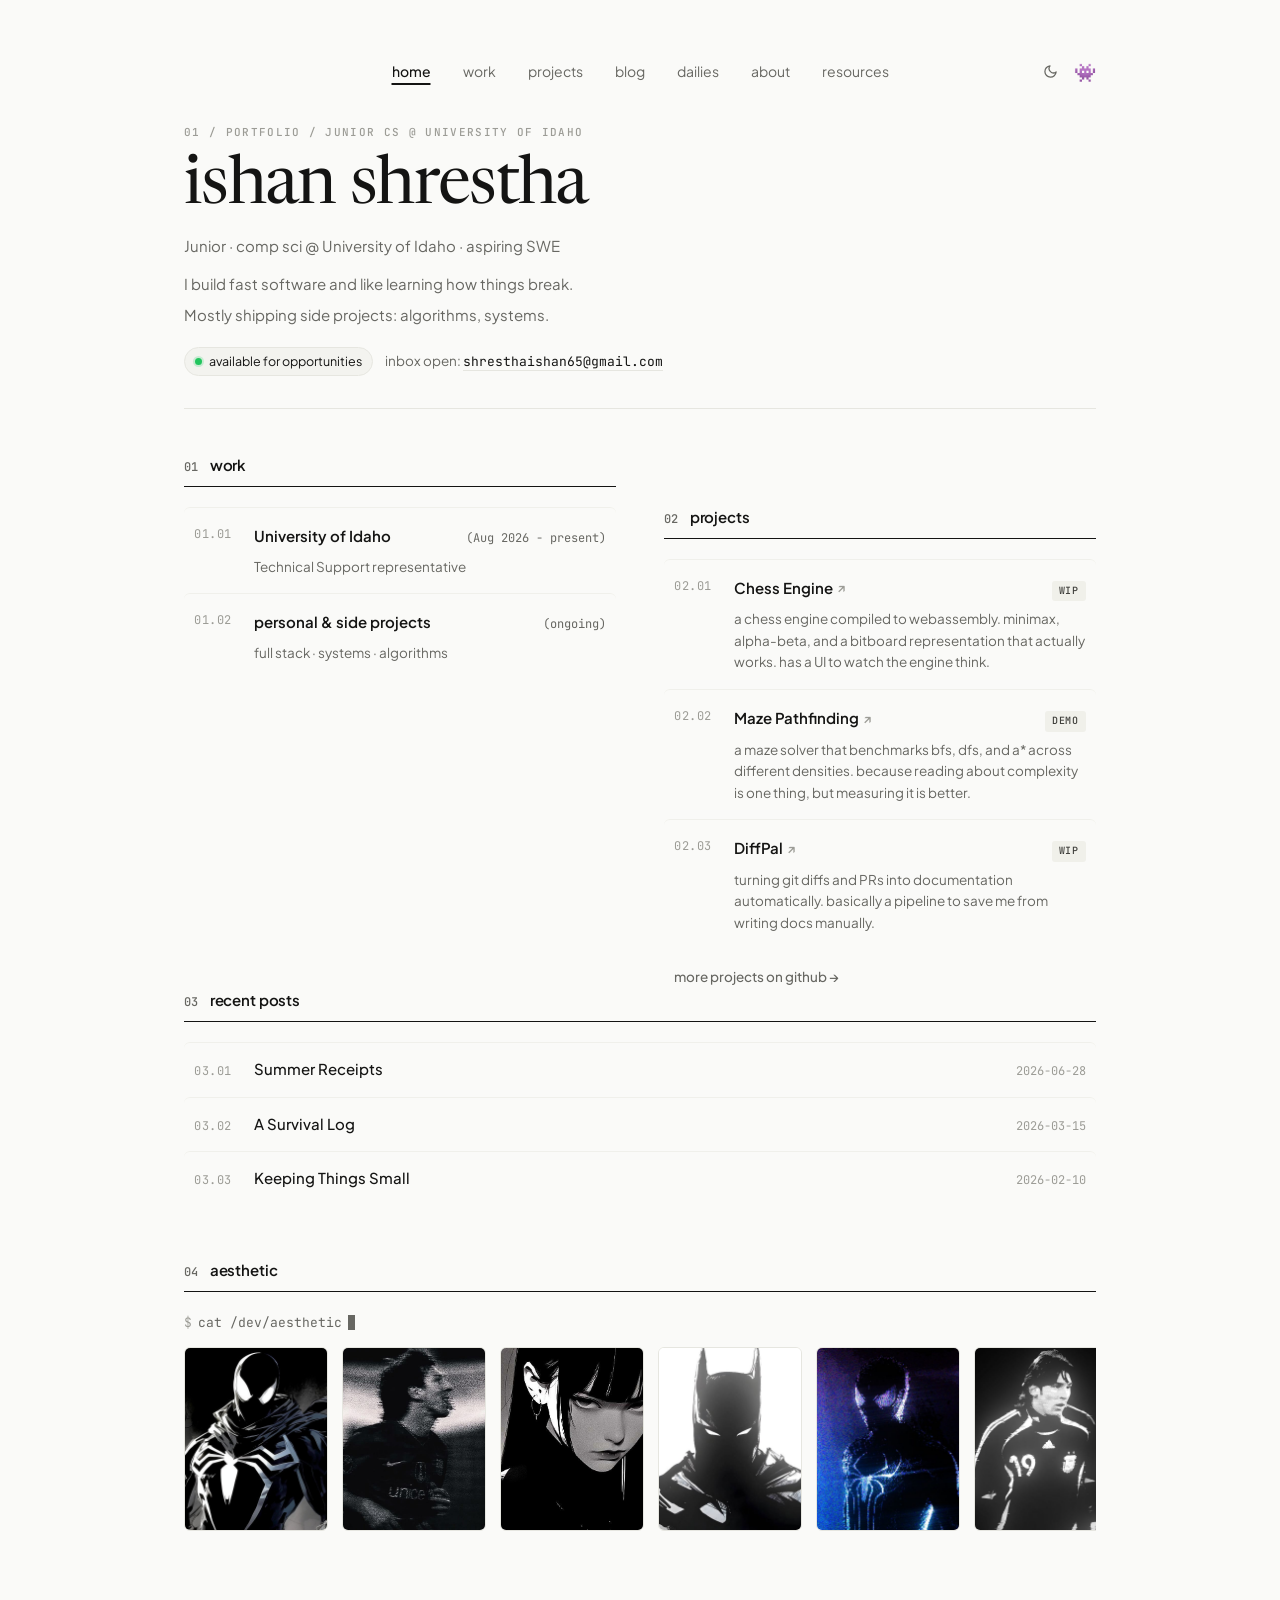
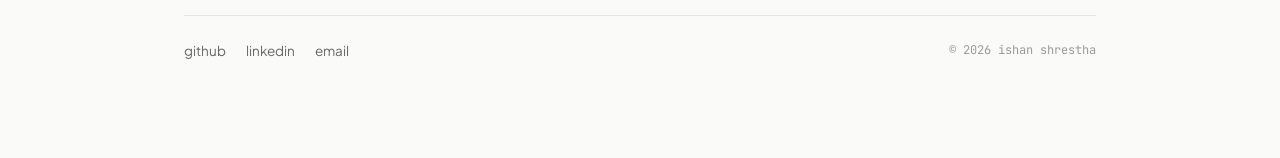
==== commit acd61515: "some changes" ====
--- a/index.html
+++ b/index.html
@@ -3,126 +3,220 @@
   <head>
     <meta charset="utf-8" />
     <meta name="viewport" content="width=device-width, initial-scale=1" />
-    <meta name="color-scheme" content="dark" />
+    <meta name="color-scheme" content="light dark" />
     <meta name="description" content="Ishan Shrestha — software engineer. High-performance apps, interactive web, scalable systems." />
     <title>Ishan Shrestha</title>
     <link rel="preconnect" href="https://fonts.googleapis.com" />
     <link rel="preconnect" href="https://fonts.gstatic.com" crossorigin />
-    <link href="https://fonts.googleapis.com/css2?family=IBM+Plex+Mono:ital,wght@0,400;0,500;0,600;0,700;1,400;1,600&family=IBM+Plex+Sans:ital,wght@0,400;0,500;0,600;1,400&display=swap" rel="stylesheet" />
     <link rel="stylesheet" href="css/styles.css" />
   </head>
   <body>
     <div class="wrap">
-      <nav aria-label="Primary">
+      <nav class="top-nav" aria-label="Primary">
         <a href="index.html" class="active">home</a>
+        <a href="#work">work</a>
+        <a href="#projects">projects</a>
         <a href="blog.html">blog</a>
         <a href="dailies.html">dailies</a>
         <a href="about-min.html">about</a>
         <a href="resources.html">resources</a>
-        <div class="top-right-icon">👾</div>
+        <div class="nav-actions">
+          <button id="theme-toggle" class="theme-toggle-btn" aria-label="Toggle theme"></button>
+          <span class="invader-icon" title="👾">👾</span>
+        </div>
       </nav>
-      <header>
-
-        <div id="home" class="hero">
-          <div>
-            <h1>Ishan Shrestha</h1>
-            <div class="sub"> Junior · comp sci @ University of Idaho · aspiring SWE </div>
-            <p class="blurb">I build fast software and like learning how things break.</p>
-            <p class="blurb">Mostly shipping side projects: algorithms, systems.</p> 
-            <p class="now">currently: <em>available for opportunities</em> inbox open: <a href="mailto:shresthaishan65@gmail.com">shresthaishan65@gmail.com</a></p>
-          </div>
+
+      <header class="page-header">
+        <div class="kicker">01 / PORTFOLIO / JUNIOR CS @ UNIVERSITY OF IDAHO</div>
+        <h1 class="page-title">ishan shrestha</h1>
+        <div class="hero-subtitle">Junior · comp sci @ University of Idaho · aspiring SWE</div>
+        <div class="hero-blurb">
+          <p>I build fast software and like learning how things break.</p>
+          <p>Mostly shipping side projects: algorithms, systems.</p>
+        </div>
+        <div class="status-pill-line">
+          <div class="status-badge">
+            <span class="status-dot"></span>
+            <span>available for opportunities</span>
+          </div>
+          <span>inbox open: <a href="mailto:shresthaishan65@gmail.com" class="contact-email-link">shresthaishan65@gmail.com</a></span>
         </div>
       </header>
 
+      <hr class="divider" />
+
       <main>
-        <section class="split-grid" aria-label="Work and projects">
-          <div id="work">
-            <h2 class="h2">work</h2>
-            <div class="list">
-              <div class="work-block">
-                <div class="work-name">University of Idaho</div>
-                <div class="work-desc">Technical Support representative</div>
-                <div class="work-dates">(Aug 2026 - present)</div>
-              </div>
-              <div class="work-block">
-                <div class="work-name">personal &amp; side projects</div>
-                <div class="work-desc">full stack · systems · algorithms</div>
-                <div class="work-dates">(ongoing)</div>
-              </div>
-            </div>
-          </div>
-
-          <div id="projects">
-            <h2 class="h2">projects</h2>
-            <div class="list">
-              <div class="proj-row">
-                <div class="proj-titleline">
-                  <a class="proj-link" href="https://ishan-bit-maker.github.io/Chess-wasm-engine/" rel="noopener noreferrer">Chess Engine</a>
-                  <span class="tag">wip</span> 
-                </div>
-                <div class="proj-desc">a chess engine compiled to webassembly. minimax, alpha-beta, and a bitboard representation that actually works. has a UI to watch the engine think.</div>
-              </div>
-
-              <div class="proj-row">
-                <div class="proj-titleline">
-                  <a class="proj-link" href="https://ishan-bit-maker.github.io/maze/" rel="noopener noreferrer">Maze Pathfinding</a>
-                  
-                </div>
-                <div class="proj-desc">a maze solver that benchmarks bfs, dfs, and a* across different densities. because reading about complexity is one thing, but measuring it is better.</div>
-              </div>
-
-              <div class="proj-row">
-                <div class="proj-titleline">
-                  <a class="proj-link" href="#" rel="noopener noreferrer">DiffPal</a> 
-                  <span class="tag">wip</span>  
-                </div>
-                <div class="proj-desc">turning git diffs and PRs into documentation automatically. basically a pipeline to save me from writing docs manually.</div>
-              </div>
-              
-              <div style="margin-top: 4px;">
-                <a href="https://github.com/Ishan-bit-maker" rel="noopener noreferrer" style="font-weight: 500;">more projects &rarr;</a>
-              </div>
+        <!-- Work & Projects Split Grid -->
+        <div class="split-grid">
+          <!-- Work Section -->
+          <section id="work" class="content-section" aria-labelledby="h-work">
+            <div class="section-head">
+              <h2 id="h-work" class="section-title">
+                <span class="section-num">01</span> work
+              </h2>
+            </div>
+            <div class="items-list">
+              <div class="item-row">
+                <div class="item-num">01.01</div>
+                <div class="item-main">
+                  <div class="item-header">
+                    <div class="item-title">University of Idaho</div>
+                    <span class="item-meta">(Aug 2026 - present)</span>
+                  </div>
+                  <div class="item-desc">Technical Support representative</div>
+                </div>
+              </div>
+
+              <div class="item-row">
+                <div class="item-num">01.02</div>
+                <div class="item-main">
+                  <div class="item-header">
+                    <div class="item-title">personal &amp; side projects</div>
+                    <span class="item-meta">(ongoing)</span>
+                  </div>
+                  <div class="item-desc">full stack · systems · algorithms</div>
+                </div>
+              </div>
+            </div>
+          </section>
+
+          <!-- Projects Section -->
+          <section id="projects" class="content-section" aria-labelledby="h-projects">
+            <div class="section-head">
+              <h2 id="h-projects" class="section-title">
+                <span class="section-num">02</span> projects
+              </h2>
+            </div>
+            <div class="items-list">
+              <div class="item-row">
+                <div class="item-num">02.01</div>
+                <div class="item-main">
+                  <div class="item-header">
+                    <div class="item-title">
+                      <a href="https://ishan-bit-maker.github.io/Chess-wasm-engine/" target="_blank" rel="noopener noreferrer">
+                        Chess Engine
+                        <span class="item-arrow">&nearr;</span>
+                      </a>
+                    </div>
+                    <span class="tag-pill">wip</span>
+                  </div>
+                  <div class="item-desc">
+                    a chess engine compiled to webassembly. minimax, alpha-beta, and a bitboard representation that actually works. has a UI to watch the engine think.
+                  </div>
+                </div>
+              </div>
+
+              <div class="item-row">
+                <div class="item-num">02.02</div>
+                <div class="item-main">
+                  <div class="item-header">
+                    <div class="item-title">
+                      <a href="https://ishan-bit-maker.github.io/maze/" target="_blank" rel="noopener noreferrer">
+                        Maze Pathfinding
+                        <span class="item-arrow">&nearr;</span>
+                      </a>
+                    </div>
+                    <span class="tag-pill">demo</span>
+                  </div>
+                  <div class="item-desc">
+                    a maze solver that benchmarks bfs, dfs, and a* across different densities. because reading about complexity is one thing, but measuring it is better.
+                  </div>
+                </div>
+              </div>
+
+              <div class="item-row">
+                <div class="item-num">02.03</div>
+                <div class="item-main">
+                  <div class="item-header">
+                    <div class="item-title">
+                      <a href="https://github.com/Ishan-bit-maker" target="_blank" rel="noopener noreferrer">
+                        DiffPal
+                        <span class="item-arrow">&nearr;</span>
+                      </a>
+                    </div>
+                    <span class="tag-pill">wip</span>
+                  </div>
+                  <div class="item-desc">
+                    turning git diffs and PRs into documentation automatically. basically a pipeline to save me from writing docs manually.
+                  </div>
+                </div>
+              </div>
+            </div>
+            <a href="https://github.com/Ishan-bit-maker" target="_blank" rel="noopener noreferrer" class="more-link">
+              more projects on github &rarr;
+            </a>
+          </section>
+        </div>
+
+        <!-- Recent Posts Section -->
+        <section id="blog" class="content-section" aria-labelledby="h-posts">
+          <div class="section-head">
+            <h2 id="h-posts" class="section-title">
+              <span class="section-num">03</span> recent posts
+            </h2>
+          </div>
+          <div class="items-list">
+            <div class="post-row">
+              <div class="item-num">03.01</div>
+              <div class="post-title">
+                <a href="blog/summer-receipts.html">Summer Receipts</a>
+              </div>
+              <div class="post-date">2026-06-28</div>
+            </div>
+
+            <div class="post-row">
+              <div class="item-num">03.02</div>
+              <div class="post-title">
+                <a href="blog/survival-log.html">A Survival Log</a>
+              </div>
+              <div class="post-date">2026-03-15</div>
+            </div>
+
+            <div class="post-row">
+              <div class="item-num">03.03</div>
+              <div class="post-title">
+                <a href="blog.html">Keeping Things Small</a>
+              </div>
+              <div class="post-date">2026-02-10</div>
             </div>
           </div>
         </section>
 
-        <section id="blog" aria-labelledby="h-posts">
-          <h2 id="h-posts" class="h2">recent posts</h2>
-          <div class="list">
-            <div class="post-line">
-              <div><a href="blog/summer-receipts.html">Summer Receipts</a></div>
-              <div class="post-date">2026-06-28</div>
-            </div>
-            <div class="post-line">
-              <div><a href="blog/survival-log.html">A Survival Log</a></div>
-              <div class="post-date">2026-03-15</div>
-            </div>
-            <div class="post-line">
-              <div><a href="blog.html">Keeping Things Small</a></div>
-              <div class="post-date">2026-02-10</div>
-            </div>
-          </div>
-        </section>
-
-        <section id="aesthetic" aria-label="Aesthetic strip">
-          <div class="termline">
+        <!-- Aesthetic Strip Section -->
+        <section id="aesthetic" class="content-section" aria-label="Aesthetic strip">
+          <div class="section-head">
+            <h2 class="section-title">
+              <span class="section-num">04</span> aesthetic
+            </h2>
+          </div>
+          <div class="aesthetic-termline">
             <span class="prompt">$</span> cat /dev/aesthetic <span class="cursor" aria-hidden="true"></span>
           </div>
-          <div class="imgstrip" aria-label="aesthetic images">
-            <img src="img/img1.jpg" alt="" loading="lazy" />
-            <img src="img/img2.jpg" alt="" loading="lazy" />
-            <img src="img/img3.jpg" alt="" loading="lazy" />
-            <img src="img/img4.jpg" alt="" loading="lazy" />
-            <img src="img/img5.jpg" alt="" loading="lazy" />
-            <img src="img/img8.jpg" alt="" loading="lazy" />
+          <div class="imgstrip-container" aria-label="aesthetic images gallery">
+            <div class="imgstrip">
+              <img src="img/img1.jpg" alt="Aesthetic capture 1" loading="lazy" />
+              <img src="img/img2.jpg" alt="Aesthetic capture 2" loading="lazy" />
+              <img src="img/img3.jpg" alt="Aesthetic capture 3" loading="lazy" />
+              <img src="img/img4.jpg" alt="Aesthetic capture 4" loading="lazy" />
+              <img src="img/img5.jpg" alt="Aesthetic capture 5" loading="lazy" />
+              <img src="img/img8.jpg" alt="Aesthetic capture 8" loading="lazy" />
+            </div>
           </div>
         </section>
       </main>
 
-      <footer>
-        <a href="https://github.com/Ishan-bit-maker" rel="noopener noreferrer">github</a>
-        <a href="https://www.linkedin.com/in/ishan-shrestha-365944280" rel="noopener noreferrer">linkedin</a>
+      <footer class="page-footer">
+        <div class="footer-links">
+          <a href="https://github.com/Ishan-bit-maker" target="_blank" rel="noopener noreferrer">github</a>
+          <a href="https://www.linkedin.com/in/ishan-shrestha-365944280" target="_blank" rel="noopener noreferrer">linkedin</a>
+          <a href="mailto:shresthaishan65@gmail.com">email</a>
+        </div>
+        <div class="footer-meta">
+          <span>&copy; 2026 ishan shrestha</span>
+        </div>
       </footer>
     </div>
+
+    <script src="js/script.js"></script>
   </body>
 </html>
--- a/css/styles.css
+++ b/css/styles.css
@@ -1,51 +1,73 @@
+@import url('https://fonts.googleapis.com/css2?family=Instrument+Serif:ital@0;1&family=Newsreader:ital,opsz,wght@0,6..72,400;0,6..72,500;0,6..72,600;1,6..72,400;1,6..72,500&family=Plus+Jakarta+Sans:wght@300;400;500;600;700&family=JetBrains+Mono:wght@400;500;600&display=swap');
+
 :root {
-  --bg: #0c0d11;
-  --fg: rgba(245, 245, 245, 0.94);
-  --muted: rgba(245, 245, 245, 0.5);
-  --faint: rgba(245, 245, 245, 0.22);
-  --blue: #73b1ff;
-  --blue-dim: rgba(115, 177, 255, 0.85);
-  --blue-soft: rgba(115, 177, 255, 0.12);
-  --green-date: #6e9f73;
-  --term-green: #4ade80;
-  --proj-name: #7ff5e1;
-  --proj-name-hover: #ffffff;
-  --wip: #e5b375;
-  --wip-bg: rgba(229, 179, 117, 0.12);
-  --wip-border: rgba(229, 179, 117, 0.3);
-  --red: #f87171;
-  --sel-bg: rgba(115, 177, 255, 0.2);
+  --bg: #fafaf8;
+  --bg-subtle: #f3f3ef;
+  --bg-card: #ffffff;
+  --fg: #141413;
+  --fg-muted: #676762;
+  --fg-faint: #9c9c96;
+  --border: #e6e6e0;
+  --border-subtle: #f0f0eb;
+  --border-strong: #141413;
+  --accent: #141413;
+  --tag-bg: #f0f0ea;
+  --tag-fg: #3e3e3a;
+  --green: #2e7d32;
+  --green-bg: rgba(46, 125, 50, 0.08);
+  --sel-bg: rgba(20, 20, 19, 0.09);
   --sel-fg: var(--fg);
-  --rule: rgba(255, 255, 255, 0.08);
-  --rule-hover: rgba(115, 177, 255, 0.35);
-  --card-bg: rgba(255, 255, 255, 0.02);
-  --card-bg-hover: rgba(255, 255, 255, 0.04);
-  --max: 900px;
-  --ease: 0.18s ease;
-  --font: "IBM Plex Mono", ui-monospace, SFMono-Regular, Menlo, Monaco, Consolas, "Liberation Mono", "Courier New", monospace;
+
+  --font-serif: "Newsreader", "Instrument Serif", Georgia, serif;
+  --font-sans: "Plus Jakarta Sans", -apple-system, BlinkMacSystemFont, "Segoe UI", sans-serif;
+  --font-mono: "JetBrains Mono", ui-monospace, SFMono-Regular, Menlo, monospace;
+
+  --max-w: 960px;
+  --ease: cubic-bezier(0.16, 1, 0.3, 1);
+  --duration: 0.22s;
+}
+
+[data-theme="dark"] {
+  --bg: #121314;
+  --bg-subtle: #191b1c;
+  --bg-card: #1c1e20;
+  --fg: #f4f4f2;
+  --fg-muted: #9e9ea0;
+  --fg-faint: #5a5a5e;
+  --border: #282a2d;
+  --border-subtle: #202225;
+  --border-strong: #f4f4f2;
+  --accent: #f4f4f2;
+  --tag-bg: #232528;
+  --tag-fg: #d2d2d0;
+  --green: #4ade80;
+  --green-bg: rgba(74, 222, 128, 0.12);
+  --sel-bg: rgba(244, 244, 242, 0.15);
+  --sel-fg: var(--fg);
 }
 
 * {
   box-sizing: border-box;
+  margin: 0;
+  padding: 0;
 }
 
 html {
   -webkit-text-size-adjust: 100%;
   scroll-behavior: smooth;
+  background-color: var(--bg);
 }
 
 body {
-  margin: 0;
-  background:
-    radial-gradient(1000px 480px at 50% -12%, rgba(115, 177, 255, 0.07), transparent 65%),
-    var(--bg);
-  color: var(--fg);
-  font-family: var(--font);
+  background-color: var(--bg);
+  color: var(--fg);
+  font-family: var(--font-sans);
   font-size: 15px;
-  line-height: 1.75;
+  line-height: 1.65;
   min-height: 100vh;
   -webkit-font-smoothing: antialiased;
   -moz-osx-font-smoothing: grayscale;
+  transition: background-color var(--duration) var(--ease), color var(--duration) var(--ease);
 }
 
 ::selection {
@@ -53,747 +75,900 @@
   color: var(--sel-fg);
 }
 
+/* Base Links */
 a {
-  color: var(--blue);
+  color: var(--fg);
   text-decoration: none;
-  transition: color var(--ease), opacity var(--ease), text-decoration-color var(--ease);
-}
-
+  transition: color var(--duration) var(--ease), opacity var(--duration) var(--ease), text-decoration-color var(--duration) var(--ease), transform var(--duration) var(--ease);
+}
 a:hover {
-  color: var(--blue-dim);
+  color: var(--accent);
+}
+a:focus-visible {
+  outline: 2px solid var(--fg);
+  outline-offset: 3px;
+  border-radius: 2px;
+}
+
+/* Layout Container */
+.wrap {
+  max-width: var(--max-w);
+  margin: 0 auto;
+  padding: 44px 24px 96px;
+  position: relative;
+  animation: pageFadeIn 0.5s var(--ease) both;
+}
+
+@keyframes pageFadeIn {
+  from {
+    opacity: 0;
+    transform: translateY(10px);
+  }
+  to {
+    opacity: 1;
+    transform: translateY(0);
+  }
+}
+
+/* Header & Top Navigation */
+nav.top-nav {
+  display: flex;
+  justify-content: center;
+  align-items: center;
+  gap: 28px;
+  padding: 12px 0 36px;
+  font-size: 14px;
+  font-weight: 400;
+  color: var(--fg-muted);
+  position: relative;
+}
+
+nav.top-nav a {
+  color: var(--fg-muted);
+  position: relative;
+  padding: 4px 2px;
+  transition: color var(--duration) var(--ease);
+}
+
+nav.top-nav a:hover {
+  color: var(--fg);
+}
+
+nav.top-nav a.active {
+  color: var(--fg);
+  font-weight: 500;
+  text-decoration: underline;
+  text-decoration-thickness: 1.5px;
+  text-underline-offset: 6px;
+}
+
+.nav-actions {
+  position: absolute;
+  right: 0;
+  display: flex;
+  align-items: center;
+  gap: 12px;
+}
+
+.theme-toggle-btn {
+  background: none;
+  border: none;
+  cursor: pointer;
+  font-size: 15px;
+  padding: 4px;
+  color: var(--fg-muted);
+  border-radius: 4px;
+  display: flex;
+  align-items: center;
+  justify-content: center;
+  transition: color var(--duration) var(--ease), transform var(--duration) var(--ease);
+}
+.theme-toggle-btn:hover {
+  color: var(--fg);
+  transform: scale(1.1);
+}
+
+.invader-icon {
+  font-size: 18px;
+  user-select: none;
+  cursor: default;
+  display: inline-block;
+  transition: transform var(--duration) var(--ease);
+}
+.invader-icon:hover {
+  transform: rotate(12deg) scale(1.15);
+}
+
+/* Header Banner / Archive Kicker */
+.kicker {
+  font-family: var(--font-mono);
+  font-size: 11px;
+  font-weight: 500;
+  letter-spacing: 0.12em;
+  text-transform: uppercase;
+  color: var(--fg-faint);
+  margin-bottom: 12px;
+  display: flex;
+  align-items: center;
+  gap: 8px;
+}
+
+/* Editorial Title */
+h1.page-title {
+  font-family: var(--font-serif);
+  font-size: clamp(2.8rem, 7vw, 4.2rem);
+  font-weight: 400;
+  line-height: 1.05;
+  letter-spacing: -0.025em;
+  color: var(--fg);
+  margin: 0;
+  font-optical-sizing: auto;
+}
+
+.hero-subtitle {
+  margin-top: 10px;
+  font-size: 15px;
+  color: var(--fg-muted);
+  line-height: 1.6;
+}
+
+.hero-blurb {
+  margin-top: 14px;
+  font-size: 15px;
+  color: var(--fg-muted);
+  max-width: 62ch;
+  line-height: 1.65;
+}
+
+.hero-blurb p + p {
+  margin-top: 6px;
+}
+
+.status-pill-line {
+  margin-top: 20px;
+  display: flex;
+  flex-wrap: wrap;
+  align-items: center;
+  gap: 12px;
+  font-size: 13.5px;
+  color: var(--fg-muted);
+}
+
+.status-badge {
+  display: inline-flex;
+  align-items: center;
+  gap: 7px;
+  padding: 3px 10px;
+  background: var(--bg-subtle);
+  border: 1px solid var(--border);
+  border-radius: 999px;
+  font-size: 12.5px;
+  color: var(--fg);
+}
+
+.status-dot {
+  width: 7px;
+  height: 7px;
+  border-radius: 50%;
+  background: #22c55e;
+  box-shadow: 0 0 0 2px rgba(34, 197, 94, 0.2);
+  display: inline-block;
+}
+
+.contact-email-link {
+  font-family: var(--font-mono);
+  font-size: 13px;
+  color: var(--fg);
   text-decoration: underline;
   text-underline-offset: 4px;
-}
-
-a:focus-visible {
-  outline: 2px solid var(--blue);
-  outline-offset: 3px;
-  border-radius: 4px;
-}
-
-a:visited {
-  color: var(--blue);
-}
-
-.wrap,
-.page {
-  max-width: var(--max);
-  margin: 0 auto;
-  padding: 38px 18px 80px;
-  position: relative;
-}
-
-header {
-  margin-top: 8px;
-}
-
-nav,
-.top-bar {
-  position: sticky;
-  top: 0;
-  display: flex;
-  flex-wrap: wrap;
-  align-items: center;
-  gap: 14px 18px;
-  padding: 24px 0 20px;
-  margin-top: -38px;
-  margin-bottom: 24px;
-  background: linear-gradient(to bottom, var(--bg) 82%, transparent);
-  backdrop-filter: blur(12px);
-  -webkit-backdrop-filter: blur(12px);
-  z-index: 100;
-  color: #ffffff;
-  font-size: 13px;
+  text-decoration-color: var(--border);
+}
+.contact-email-link:hover {
+  text-decoration-color: var(--fg);
+}
+
+/* Hairline Horizontal Divider */
+.divider {
+  border: 0;
+  border-top: 1px solid var(--border);
+  margin: 32px 0 44px;
   width: 100%;
 }
 
-nav a {
-  color: #888888;
-  text-decoration: none;
-  transition: color var(--ease);
-}
-
-nav a.active {
-  color: #ffffff;
-  text-decoration: underline;
-  text-decoration-color: var(--blue);
-  text-underline-offset: 5px;
-}
-
-nav a:hover {
-  color: var(--blue);
-  text-decoration: none;
-}
-
-nav a:active {
-  color: var(--blue);
-}
-
-.top-right-icon {
-  margin-left: auto;
-  font-size: 20px;
-  user-select: none;
-  line-height: 1;
-  display: inline-block;
-  transition: transform 0.25s ease;
-  cursor: default;
-}
-
-.top-right-icon:hover {
-  transform: rotate(12deg) scale(1.15);
-}
-
-.hero {
-  display: block;
-}
-
-h1,
-.title {
-  margin: 0;
-  font-size: clamp(1.55rem, 4.2vw, 1.95rem);
-  font-weight: 700;
-  font-style: italic;
-  letter-spacing: -0.02em;
-  color: var(--blue);
-  -webkit-mask-image: repeating-linear-gradient(to bottom, black 0, black 2px, rgba(0, 0, 0, 0.75) 2px, rgba(0, 0, 0, 0.75) 3px);
-  mask-image: repeating-linear-gradient(to bottom, black 0, black 2px, rgba(0, 0, 0, 0.75) 2px, rgba(0, 0, 0, 0.75) 3px);
-  text-shadow: 0 0 24px rgba(115, 177, 255, 0.22);
-}
-
-.sub {
-  margin-top: 8px;
-  color: var(--fg);
-  font-size: 13px;
-  font-style: normal;
-  font-weight: 400;
-}
-
-.blurb {
-  margin: 12px 0 0;
-  color: var(--muted);
-  font-size: 14px;
-  max-width: 65ch;
-}
-
-.now {
-  margin: 14px 0 0;
-  color: var(--muted);
-  font-size: 13px;
-}
-
-.now em {
-  font-style: normal;
-  color: var(--blue);
-}
-
-.now a {
+/* Section Architecture */
+section.content-section {
+  margin-top: 52px;
+}
+section.content-section:first-of-type {
+  margin-top: 0;
+}
+
+.section-head {
+  display: flex;
+  align-items: baseline;
+  justify-content: space-between;
+  border-bottom: 1px solid var(--border-strong);
+  padding-bottom: 8px;
+  margin-bottom: 20px;
+}
+
+.section-num {
+  font-family: var(--font-mono);
+  font-size: 12px;
   font-weight: 500;
-  color: var(--blue);
-  text-decoration: underline;
-  text-underline-offset: 3px;
-}
-
-main {
-  margin-top: 48px;
-}
-
-section {
-  margin-top: 48px;
-}
-
-.h2,
-.section-title {
-  margin: 0 0 16px;
-  font-size: 13.5px;
-  font-weight: 500;
-  color: var(--blue);
-  letter-spacing: 0.04em;
-  text-transform: uppercase;
-}
-
+  color: var(--fg-muted);
+  margin-right: 12px;
+}
+
+h2.section-title {
+  font-family: var(--font-sans);
+  font-size: 15px;
+  font-weight: 600;
+  letter-spacing: -0.01em;
+  color: var(--fg);
+  display: inline-flex;
+  align-items: baseline;
+  text-transform: lowercase;
+}
+
+/* Two-column Split Grid for Work & Projects */
 .split-grid {
   display: grid;
   grid-template-columns: 1fr 1fr;
-  gap: 28px;
-  column-gap: min(5.5rem, 12vw);
+  gap: 48px;
   align-items: start;
 }
 
-.list {
+/* Interactive Rows / List Items */
+.items-list {
+  display: flex;
+  flex-direction: column;
+}
+
+.item-row {
   display: grid;
-  gap: 22px;
-}
-
-.work-block {
+  grid-template-columns: auto 1fr;
+  gap: 16px;
+  padding: 16px 10px;
+  border-top: 1px solid var(--border-subtle);
+  border-radius: 6px;
+  transition: background-color var(--duration) var(--ease), transform var(--duration) var(--ease);
+  position: relative;
+}
+.item-row:hover {
+  background-color: var(--bg-subtle);
+  transform: translateX(4px);
+}
+
+.item-num {
+  font-family: var(--font-mono);
+  font-size: 12px;
+  color: var(--fg-faint);
+  line-height: 1.8;
+  letter-spacing: 0.05em;
+  min-width: 44px;
+}
+
+.item-main {
   display: flex;
   flex-direction: column;
   gap: 4px;
 }
 
-.work-name {
-  font-weight: 600;
-  color: var(--fg);
-  font-size: 14px;
-}
-
-.work-desc {
-  color: var(--muted);
-  font-size: 13px;
-  line-height: 1.65;
-}
-
-.work-dates {
-  margin-top: 6px;
-  font-size: 13px;
-  color: var(--green-date);
-}
-
-.proj-row {
-  display: flex;
-  flex-direction: column;
-  gap: 6px;
-}
-
-.proj-titleline {
+.item-header {
   display: flex;
   flex-wrap: wrap;
   align-items: baseline;
-  gap: 8px;
-}
-
-.proj-link,
-a.proj-link,
-a.proj-link:visited {
+  justify-content: space-between;
+  gap: 10px;
+}
+
+.item-title {
+  font-size: 15px;
+  font-weight: 600;
+  color: var(--fg);
+  display: inline-flex;
+  align-items: center;
+  gap: 6px;
+}
+
+.item-title a {
+  color: var(--fg);
+  display: inline-flex;
+  align-items: center;
+  gap: 4px;
+}
+.item-title a:hover {
+  text-decoration: underline;
+  text-underline-offset: 4px;
+}
+
+.item-arrow {
+  font-size: 13px;
+  color: var(--fg-faint);
+  transition: transform var(--duration) var(--ease), color var(--duration) var(--ease);
+}
+.item-row:hover .item-arrow {
+  transform: translate(2px, -2px);
+  color: var(--fg);
+}
+
+.item-meta {
+  font-family: var(--font-mono);
+  font-size: 12px;
+  color: var(--fg-muted);
+}
+
+.tag-pill {
+  display: inline-block;
+  font-family: var(--font-mono);
+  font-size: 10px;
   font-weight: 500;
-  color: var(--proj-name);
+  letter-spacing: 0.08em;
+  text-transform: uppercase;
+  padding: 2px 7px;
+  background: var(--tag-bg);
+  color: var(--tag-fg);
+  border-radius: 3px;
+  vertical-align: middle;
+}
+
+.item-desc {
+  font-size: 13.5px;
+  color: var(--fg-muted);
+  line-height: 1.6;
+  margin-top: 3px;
+}
+
+.more-link {
+  display: inline-flex;
+  align-items: center;
+  gap: 6px;
+  margin-top: 16px;
+  padding-left: 10px;
+  font-size: 13.5px;
+  font-weight: 500;
+  color: var(--fg-muted);
+  transition: color var(--duration) var(--ease), transform var(--duration) var(--ease);
+}
+.more-link:hover {
+  color: var(--fg);
+  transform: translateX(3px);
+}
+
+/* Post Lines */
+.post-row {
+  display: grid;
+  grid-template-columns: 44px 1fr auto;
+  gap: 16px;
+  align-items: baseline;
+  padding: 14px 10px;
+  border-top: 1px solid var(--border-subtle);
+  border-radius: 6px;
+  transition: background-color var(--duration) var(--ease), transform var(--duration) var(--ease);
+}
+.post-row:hover {
+  background-color: var(--bg-subtle);
+  transform: translateX(4px);
+}
+
+.post-title {
+  font-size: 15px;
+  font-weight: 500;
+  color: var(--fg);
+}
+.post-title a {
+  color: var(--fg);
+}
+.post-title a:hover {
   text-decoration: underline;
-  text-decoration-color: rgba(127, 245, 225, 0.55);
-  text-underline-offset: 3px;
-  transition: color var(--ease), text-decoration-color var(--ease), text-shadow var(--ease);
-}
-
-.proj-link:hover,
-a.proj-link:hover {
-  text-decoration-color: var(--proj-name-hover);
-  color: var(--proj-name-hover);
-  text-shadow: 0 0 12px rgba(127, 245, 225, 0.45);
-}
-
-.proj-link:focus-visible {
-  outline-color: var(--proj-name);
-}
-
-.tag {
-  display: inline-block;
-  padding: 1px 7px;
-  border-radius: 4px;
-  font-size: 11px;
-  font-weight: 500;
-  color: var(--wip);
-  background: var(--wip-bg);
-  border: 1px solid var(--wip-border);
-  line-height: 1.5;
-}
-
-.proj-desc {
-  color: var(--muted);
-  font-size: 13px;
-  line-height: 1.65;
-}
-
-#blog .list {
-  gap: 0;
-}
-
-.post-line {
-  display: flex;
-  justify-content: space-between;
-  align-items: baseline;
-  gap: 14px;
-  padding: 10px 0;
-  border-bottom: 1px solid var(--rule);
-}
-
-.post-line:last-child {
-  border-bottom: none;
+  text-underline-offset: 4px;
 }
 
 .post-date {
-  color: var(--green-date);
-  font-size: 13px;
+  font-family: var(--font-mono);
+  font-size: 12px;
+  color: var(--fg-faint);
   text-align: right;
   white-space: nowrap;
 }
 
-#blog .list a,
-#blog .list a:visited {
-  color: #ffffff;
-  text-decoration: none;
-  transition: color var(--ease);
-}
-
-#blog .list a:hover {
-  color: var(--blue);
+/* Aesthetic Image Strip */
+.aesthetic-termline {
+  font-family: var(--font-mono);
+  font-size: 13px;
+  color: var(--fg-muted);
+  margin-bottom: 14px;
+  display: flex;
+  align-items: center;
+  gap: 6px;
+}
+.aesthetic-termline .prompt {
+  color: var(--fg-faint);
+}
+.aesthetic-termline .cursor {
+  display: inline-block;
+  width: 7px;
+  height: 1.1em;
+  background-color: var(--fg-muted);
+  vertical-align: -2px;
+  animation: blink 1.2s step-end infinite;
+}
+
+@keyframes blink {
+  0%, 100% { opacity: 1; }
+  50% { opacity: 0; }
+}
+
+.imgstrip-container {
+  overflow-x: auto;
+  padding-bottom: 12px;
+  scrollbar-width: thin;
+  scrollbar-color: var(--border) transparent;
+}
+.imgstrip-container::-webkit-scrollbar {
+  height: 6px;
+}
+.imgstrip-container::-webkit-scrollbar-thumb {
+  background: var(--border);
+  border-radius: 4px;
+}
+
+.imgstrip {
+  display: flex;
+  gap: 14px;
+  min-width: max-content;
+}
+
+.imgstrip img {
+  width: 144px;
+  height: 184px;
+  object-fit: cover;
+  border-radius: 6px;
+  border: 1px solid var(--border);
+  background-color: var(--bg-subtle);
+  transition: transform var(--duration) var(--ease), box-shadow var(--duration) var(--ease), border-color var(--duration) var(--ease);
+}
+.imgstrip img:hover {
+  transform: translateY(-4px) scale(1.02);
+  box-shadow: 0 10px 24px rgba(0, 0, 0, 0.08);
+  border-color: var(--fg-muted);
+}
+
+/* Footer */
+footer.page-footer {
+  margin-top: 72px;
+  padding-top: 24px;
+  border-top: 1px solid var(--border);
+  display: flex;
+  flex-wrap: wrap;
+  align-items: center;
+  justify-content: space-between;
+  gap: 16px;
+  font-size: 13.5px;
+  color: var(--fg-muted);
+}
+
+.footer-links {
+  display: flex;
+  gap: 20px;
+}
+
+.footer-links a {
+  color: var(--fg-muted);
+  font-weight: 400;
+  transition: color var(--duration) var(--ease);
+}
+.footer-links a:hover {
+  color: var(--fg);
   text-decoration: underline;
-  text-underline-offset: 3px;
-}
-
-#blog .list a:focus-visible {
-  outline-color: var(--blue);
-}
-
-.row,
-.log .row {
+  text-underline-offset: 4px;
+}
+
+.footer-meta {
+  font-family: var(--font-mono);
+  font-size: 12px;
+  color: var(--fg-faint);
+}
+
+/* =========================================================
+   RESOURCES & ARCHIVE PAGE (Two-Column Layout from Screenshot)
+   ========================================================= */
+.archive-layout {
   display: grid;
-  grid-template-columns: 110px 1fr;
-  gap: 18px;
+  grid-template-columns: 240px 1fr;
+  gap: 48px;
+  align-items: start;
+  margin-top: 36px;
+}
+
+.archive-sidebar {
+  position: sticky;
+  top: 32px;
+  display: flex;
+  flex-direction: column;
+  gap: 28px;
+}
+
+.sidebar-block {
+  display: flex;
+  flex-direction: column;
+  gap: 10px;
+}
+
+.sidebar-label {
+  font-family: var(--font-mono);
+  font-size: 11px;
+  font-weight: 600;
+  letter-spacing: 0.12em;
+  text-transform: uppercase;
+  color: var(--fg-faint);
+}
+
+.search-input-wrap {
+  position: relative;
+  width: 100%;
+}
+
+.search-input {
+  width: 100%;
+  border: none;
+  border-bottom: 1px solid var(--border);
+  background: transparent;
+  padding: 6px 0;
+  font-family: var(--font-sans);
+  font-size: 14px;
+  color: var(--fg);
+  outline: none;
+  transition: border-color var(--duration) var(--ease);
+}
+.search-input::placeholder {
+  color: var(--fg-faint);
+  font-size: 13.5px;
+}
+.search-input:focus {
+  border-bottom-color: var(--fg);
+}
+
+.filter-tags-grid {
+  display: flex;
+  flex-wrap: wrap;
+  gap: 8px 12px;
+  font-family: var(--font-mono);
+  font-size: 11px;
+  letter-spacing: 0.06em;
+  text-transform: uppercase;
+  color: var(--fg-muted);
+}
+
+.filter-tag-btn {
+  background: none;
+  border: none;
+  cursor: pointer;
+  padding: 2px 0;
+  font-family: inherit;
+  font-size: inherit;
+  color: var(--fg-muted);
+  display: inline-flex;
+  align-items: center;
+  gap: 5px;
+  transition: color var(--duration) var(--ease);
+}
+.filter-tag-btn:hover {
+  color: var(--fg);
+}
+.filter-tag-btn.active {
+  color: var(--fg);
+  font-weight: 600;
+}
+.filter-tag-btn .dot-marker {
+  font-size: 9px;
+  line-height: 1;
+}
+
+.category-nav-list {
+  display: flex;
+  flex-direction: column;
+  gap: 8px;
+}
+
+.cat-nav-item {
+  display: flex;
   align-items: baseline;
-  padding: 12px 0;
-  border-bottom: 1px solid var(--rule);
-}
-
-.row:last-child,
-.log .row:last-child {
-  border-bottom: none;
-}
-
-.date {
-  color: var(--green-date);
-  font-size: 13px;
-  white-space: nowrap;
-}
-
-.txt {
-  color: var(--fg);
+  justify-content: space-between;
   font-size: 13.5px;
-  line-height: 1.65;
-}
-
-.txt a,
-.txt a:visited {
-  color: #ffffff;
+  color: var(--fg-muted);
+  padding: 4px 6px;
+  border-radius: 4px;
+  cursor: pointer;
+  transition: background-color var(--duration) var(--ease), color var(--duration) var(--ease);
+}
+.cat-nav-item:hover,
+.cat-nav-item.active {
+  background-color: var(--bg-subtle);
+  color: var(--fg);
+}
+.cat-nav-left {
+  display: flex;
+  gap: 10px;
+  align-items: baseline;
+}
+.cat-nav-num {
+  font-family: var(--font-mono);
+  font-size: 11.5px;
+  color: var(--fg-faint);
+}
+.cat-nav-count {
+  font-family: var(--font-mono);
+  font-size: 11.5px;
+  color: var(--fg-faint);
+}
+
+.archive-content {
+  display: flex;
+  flex-direction: column;
+  gap: 40px;
+}
+
+.archive-group {
+  display: flex;
+  flex-direction: column;
+}
+
+.archive-group-head {
+  display: flex;
+  align-items: baseline;
+  gap: 12px;
+  padding-bottom: 8px;
+  border-bottom: 1px solid var(--border-strong);
+  margin-bottom: 6px;
+}
+
+.archive-group-num {
+  font-family: var(--font-mono);
+  font-size: 12px;
+  color: var(--fg-muted);
+}
+
+.archive-group-title {
+  font-size: 15px;
+  font-weight: 600;
+  color: var(--fg);
+  text-transform: lowercase;
+}
+
+.resource-entry {
+  display: grid;
+  grid-template-columns: 50px 1fr auto;
+  gap: 14px;
+  padding: 14px 10px;
+  border-top: 1px solid var(--border-subtle);
+  border-radius: 6px;
+  transition: background-color var(--duration) var(--ease), transform var(--duration) var(--ease);
+}
+.resource-entry:hover {
+  background-color: var(--bg-subtle);
+  transform: translateX(4px);
+}
+.resource-entry.is-hidden {
+  display: none !important;
+}
+
+.resource-num {
+  font-family: var(--font-mono);
+  font-size: 12px;
+  color: var(--fg-faint);
+  line-height: 1.6;
+}
+
+.resource-info {
+  display: flex;
+  flex-direction: column;
+  gap: 3px;
+}
+
+.resource-title {
+  font-size: 15px;
+  font-weight: 600;
+  color: var(--fg);
+}
+.resource-title a {
+  color: var(--fg);
+}
+.resource-title a:hover {
   text-decoration: underline;
-  text-decoration-color: rgba(115, 177, 255, 0.5);
-  text-underline-offset: 3px;
-  font-weight: 500;
-  transition: color var(--ease), text-decoration-color var(--ease);
-}
-
-.txt a:hover {
-  color: var(--blue);
-  text-decoration-color: var(--blue);
-}
-
-.muted {
-  color: var(--muted);
-}
-
-.faint {
-  color: var(--faint);
-}
-
-.termline {
-  margin: 24px 0 12px;
-  color: var(--term-green);
-  font-size: 13px;
-  white-space: nowrap;
-  display: flex;
-  align-items: center;
-  gap: 4px;
-}
-
-.prompt {
-  color: var(--term-green);
-  font-weight: 600;
-}
-
-.cursor {
-  display: inline-block;
-  width: 8px;
-  height: 1.05em;
-  background: var(--term-green);
-  opacity: 0.75;
-  vertical-align: -0.1em;
-  margin-left: 2px;
-  animation: blink 1.1s step-end infinite;
-}
-
-@keyframes blink {
-  0%, 100% { opacity: 0.75; }
-  50% { opacity: 0.1; }
-}
-
-.imgstrip {
-  display: grid;
-  grid-auto-flow: column;
-  grid-auto-columns: 132px;
-  gap: 10px;
-  overflow-x: auto;
-  padding: 8px 0 6px;
-  scrollbar-width: thin;
-  scrollbar-color: rgba(115, 177, 255, 0.25) rgba(255, 255, 255, 0.04);
-}
-
-.imgstrip::-webkit-scrollbar {
-  height: 8px;
-}
-
-.imgstrip::-webkit-scrollbar-thumb {
-  background: rgba(115, 177, 255, 0.25);
-  border-radius: 4px;
-}
-
-.imgstrip::-webkit-scrollbar-thumb:hover {
-  background: rgba(115, 177, 255, 0.45);
-}
-
-.imgstrip::-webkit-scrollbar-track {
-  background: rgba(255, 255, 255, 0.04);
-  border-radius: 4px;
-}
-
-.imgstrip img {
-  width: 132px;
-  height: 168px;
-  object-fit: cover;
-  border-radius: 4px;
-  border: 1px solid rgba(255, 255, 255, 0.1);
-  background: rgba(255, 255, 255, 0.02);
-  transition: border-color var(--ease), transform var(--ease), box-shadow var(--ease);
-  -webkit-mask-image: repeating-linear-gradient(to bottom, black 0, black 2px, rgba(0, 0, 0, 0.75) 2px, rgba(0, 0, 0, 0.75) 3px);
-  mask-image: repeating-linear-gradient(to bottom, black 0, black 2px, rgba(0, 0, 0, 0.75) 2px, rgba(0, 0, 0, 0.75) 3px);
-}
-
-.imgstrip img:hover {
-  border-color: rgba(115, 177, 255, 0.45);
-  transform: translateY(-2px);
-  box-shadow: 0 6px 16px rgba(0, 0, 0, 0.4);
-}
-
-footer,
-.footer {
-  margin-top: 56px;
-  padding-top: 18px;
-  border-top: 1px solid var(--rule);
-  display: flex;
-  align-items: center;
-  gap: 18px;
-  color: #ffffff;
-  font-size: 13px;
-}
-
-footer a,
-footer a:visited,
-.footer a,
-.footer a:visited {
-  color: #ffffff;
-  text-decoration: none;
-  transition: opacity var(--ease), color var(--ease);
-}
-
-footer a:hover,
-.footer a:hover {
-  color: var(--blue);
-  opacity: 1;
-  text-decoration: none;
-}
-
-.dot {
-  color: var(--faint);
-  user-select: none;
-}
-
-/* About pages */
-.blk {
-  margin-top: 20px;
-  color: var(--muted);
-  font-size: 14px;
-  line-height: 1.75;
-}
-
-.blk em {
-  font-style: normal;
-  color: var(--fg);
-}
-
-.meta {
-  margin-top: 28px;
-  padding-top: 20px;
-  border-top: 1px solid var(--rule);
-  display: grid;
-  gap: 10px;
-  color: var(--muted);
-  font-size: 13px;
-}
-
-.meta .k {
-  color: var(--blue);
-  font-weight: 500;
-}
-
-.top-bar-links {
-  display: flex;
-  align-items: center;
-  gap: 10px;
-}
-
-.top-bar-links a {
-  color: #888888;
-  text-decoration: none;
-  transition: color var(--ease);
-}
-
-.top-bar-links a:hover {
-  color: var(--blue);
-}
-
-.top-bar-sep {
-  color: var(--faint);
-  user-select: none;
-}
-
-.page-header {
-  display: flex;
-  gap: 24px;
-  align-items: center;
-  margin-bottom: 32px;
-}
-
-.avatar img {
-  width: 100px;
-  height: 100px;
-  object-fit: cover;
-  border-radius: 999px;
-  border: 2px solid var(--rule);
-  box-shadow: 0 4px 16px rgba(0, 0, 0, 0.4);
-  background: rgba(255, 255, 255, 0.02);
-}
-
-.eyebrow {
-  color: var(--muted);
-  font-size: 13px;
-  margin-bottom: 2px;
-}
-
-.links-row {
-  display: flex;
-  gap: 10px;
-  margin-top: 10px;
-  font-size: 13px;
-}
-
-.pill-link {
-  color: #888888;
-  text-decoration: none;
-  padding: 3px 12px;
-  border-radius: 999px;
-  border: 1px solid var(--rule);
-  background: rgba(255, 255, 255, 0.02);
-  transition: all var(--ease);
-}
-
-.pill-link:hover {
-  color: var(--blue);
-  border-color: rgba(115, 177, 255, 0.4);
-  text-decoration: none;
-}
-
-.pill-link.active {
-  color: #ffffff;
-  border-color: var(--blue);
-  background: var(--blue-soft);
-}
-
-.section {
-  margin-top: 36px;
-}
-
-.info-grid {
-  display: grid;
-  grid-template-columns: repeat(3, 1fr);
-  gap: 12px;
-}
-
-.info-card {
-  padding: 14px 16px;
-  border: 1px solid var(--rule);
-  border-radius: 6px;
-  background: var(--card-bg);
-  display: grid;
-  gap: 4px;
-  transition: border-color var(--ease), background var(--ease);
-}
-
-.info-card:hover {
-  border-color: rgba(115, 177, 255, 0.3);
-  background: var(--card-bg-hover);
-}
-
-.info-label {
+  text-underline-offset: 4px;
+}
+
+.resource-desc {
+  font-size: 13.5px;
+  color: var(--fg-muted);
+  line-height: 1.55;
+}
+
+.resource-tag {
+  font-family: var(--font-mono);
   font-size: 11px;
   letter-spacing: 0.08em;
+  color: var(--fg-faint);
   text-transform: uppercase;
-  color: var(--blue);
-}
-
-.info-val {
+  white-space: nowrap;
+  line-height: 1.6;
+}
+
+/* =========================================================
+   ARTICLE / LOG / ABOUT PROSE STYLING
+   ========================================================= */
+.prose {
+  font-size: 16px;
+  line-height: 1.8;
+  color: var(--fg);
+}
+
+.prose p {
+  margin-top: 20px;
+  color: var(--fg-muted);
+}
+
+.prose p:first-of-type {
+  margin-top: 0;
+}
+
+.prose strong {
+  color: var(--fg);
   font-weight: 600;
-  color: var(--fg);
-  font-size: 13.5px;
-}
-
-.item-copy {
-  color: var(--muted);
+}
+
+.prose em {
+  font-family: var(--font-serif);
+  font-size: 1.08em;
+  font-style: italic;
+  color: var(--fg);
+}
+
+.prose h2 {
+  font-family: var(--font-serif);
+  font-size: 1.8rem;
+  font-weight: 500;
+  color: var(--fg);
+  margin-top: 40px;
+  margin-bottom: 12px;
+  letter-spacing: -0.01em;
+}
+
+.prose hr {
+  border: 0;
+  border-top: 1px solid var(--border);
+  margin: 36px 0;
+}
+
+.prose code {
+  font-family: var(--font-mono);
+  font-size: 0.9em;
+  padding: 2px 6px;
+  background: var(--tag-bg);
+  border-radius: 4px;
+  color: var(--fg);
+}
+
+.prose blockquote {
+  border-left: 2px solid var(--border-strong);
+  padding-left: 18px;
+  margin: 24px 0;
+  font-family: var(--font-serif);
+  font-style: italic;
+  font-size: 1.15rem;
+  color: var(--fg);
+}
+
+/* Dailies & About Meta Grid */
+.meta-grid {
+  margin-top: 32px;
+  padding-top: 24px;
+  border-top: 1px solid var(--border);
+  display: grid;
+  gap: 12px;
   font-size: 14px;
-  line-height: 1.7;
-  margin: 0 0 14px;
-}
-
-.item-copy em {
-  color: var(--fg);
+  color: var(--fg-muted);
+}
+
+.meta-row {
+  display: grid;
+  grid-template-columns: 120px 1fr;
+  gap: 12px;
+}
+.meta-label {
+  font-family: var(--font-mono);
+  font-size: 12px;
+  color: var(--fg-faint);
+  text-transform: uppercase;
+  letter-spacing: 0.08em;
+}
+.meta-val {
+  color: var(--fg);
+}
+
+/* Responsive adjustments */
+@media (max-width: 768px) {
+  .wrap {
+    padding: 28px 18px 64px;
+  }
+  .split-grid {
+    grid-template-columns: 1fr;
+    gap: 36px;
+  }
+  .archive-layout {
+    grid-template-columns: 1fr;
+    gap: 32px;
+  }
+  .archive-sidebar {
+    position: static;
+  }
+  nav.top-nav {
+    flex-wrap: wrap;
+    gap: 14px 18px;
+    padding-bottom: 24px;
+    justify-content: flex-start;
+  }
+  .nav-actions {
+    position: static;
+    margin-left: auto;
+  }
+  .post-row {
+    grid-template-columns: 1fr auto;
+    gap: 8px;
+  }
+  .post-row .item-num {
+    display: none;
+  }
+  .resource-entry {
+    grid-template-columns: 1fr auto;
+    gap: 8px;
+  }
+  .resource-entry .resource-num {
+    display: none;
+  }
+}
+
+/* =========================================================
+   ARTICLE CALLOUTS, TIMELINE & LONGFORM ENHANCEMENTS
+   ========================================================= */
+.article-header {
+  margin-bottom: 32px;
+}
+
+.article-meta {
+  font-family: var(--font-mono);
+  font-size: 12px;
+  color: var(--fg-faint);
+  margin-top: 10px;
+}
+
+.article-subtitle {
+  margin-top: 14px;
+  color: var(--fg-muted);
+  font-size: 15px;
   font-style: italic;
-}
-
-/* Resources page */
-.item {
-  color: var(--muted);
-  font-size: 13.5px;
-  line-height: 1.7;
-  padding: 4px 0;
-}
-
-.item a {
-  color: #ffffff;
-  font-weight: 500;
-  text-decoration: underline;
-  text-decoration-color: rgba(115, 177, 255, 0.4);
-  text-underline-offset: 3px;
-  transition: color var(--ease), text-decoration-color var(--ease);
-}
-
-.item a:hover {
-  color: var(--blue);
-  text-decoration-color: var(--blue);
-}
-
-/* Longform Articles */
-.article {
-  margin-top: 36px;
-  font-size: 14.5px;
-  line-height: 1.8;
-}
-
-.article h1 {
-  line-height: 1.3;
-}
-
-.article .meta {
-  margin-top: 8px;
-  padding-top: 0;
-  border-top: none;
-  color: var(--green-date);
-  font-size: 13px;
-  display: block;
-}
-
-.subtitle {
-  margin: 16px 0 32px;
-  color: var(--muted);
-  font-size: 14px;
-  font-style: italic;
-  border-left: 2px solid var(--blue);
-  padding-left: 14px;
+  font-family: var(--font-serif);
+  border-left: 2px solid var(--border-strong);
+  padding-left: 16px;
   line-height: 1.6;
 }
 
-.article p {
-  margin: 1.25em 0;
-  color: var(--fg);
-  opacity: 0.92;
-}
-
-.article ul {
-  margin: 1.25em 0;
-  padding-left: 22px;
-}
-
-.article li {
-  margin-bottom: 0.5em;
-  color: var(--fg);
-  opacity: 0.9;
-}
-
-.article h2 {
-  font-size: 1.15rem;
-  font-weight: 600;
-  color: var(--fg);
-  margin: 44px 0 16px;
-  display: flex;
-  align-items: center;
-  gap: 12px;
-  flex-wrap: wrap;
-}
-
-.yr-tag {
-  font-size: 10px;
-  text-transform: uppercase;
-  letter-spacing: 0.1em;
-  padding: 2px 8px;
-  border-radius: 999px;
-  font-weight: 500;
-  border: 1px solid currentColor;
-}
-
-.tag-1 {
-  color: var(--term-green);
-  background: rgba(74, 222, 128, 0.08);
-}
-
-.tag-2 {
-  color: var(--wip);
-  background: rgba(229, 179, 117, 0.08);
-}
-
-.tag-3 {
-  color: var(--blue);
-  background: rgba(115, 177, 255, 0.08);
-}
-
-blockquote {
-  margin: 28px 0;
-  padding: 16px 20px;
-  background: rgba(115, 177, 255, 0.04);
-  border-left: 3px solid var(--blue);
-  border-radius: 0 6px 6px 0;
-  font-style: italic;
-  color: var(--muted);
-}
-
-blockquote p {
-  margin: 0;
-}
-
 .callout {
-  border: 1px solid var(--rule);
+  border: 1px solid var(--border);
   border-radius: 6px;
   padding: 18px 20px;
-  margin: 30px 0;
-  background: rgba(255, 255, 255, 0.02);
-}
-
-.callout.green {
-  border-left: 3px solid var(--term-green);
-}
-
-.callout.orange {
-  border-left: 3px solid var(--wip);
-}
-
-.callout.red {
-  border-left: 3px solid var(--red);
-}
+  margin: 32px 0;
+  background: var(--bg-subtle);
+  position: relative;
+}
+.callout.green { border-left: 3px solid #16a34a; }
+.callout.orange { border-left: 3px solid #d97706; }
+.callout.red { border-left: 3px solid #dc2626; }
 
 .callout-label {
+  font-family: var(--font-mono);
   font-size: 11px;
   text-transform: uppercase;
   letter-spacing: 0.1em;
@@ -801,125 +976,75 @@
   margin-bottom: 8px;
   display: block;
 }
-
-.callout.green .callout-label {
-  color: var(--term-green);
-}
-
-.callout.orange .callout-label {
-  color: var(--wip);
-}
-
-.callout.red .callout-label {
-  color: var(--red);
-}
+.callout.green .callout-label { color: #16a34a; }
+.callout.orange .callout-label { color: #d97706; }
+.callout.red .callout-label { color: #dc2626; }
 
 .callout p {
   margin: 0;
-  color: var(--muted);
-  font-size: 13.5px;
+  color: var(--fg);
+  font-size: 14.5px;
   line-height: 1.65;
 }
 
 .timeline {
   margin: 32px 0;
-  border: 1px solid var(--rule);
+  border: 1px solid var(--border);
   border-radius: 6px;
   overflow: hidden;
-}
-
+  background: var(--bg-card);
+}
 .tl-item {
   display: grid;
   grid-template-columns: 120px 1fr;
-  border-bottom: 1px solid var(--rule);
-}
-
+  border-bottom: 1px solid var(--border);
+}
 .tl-item:last-child {
   border-bottom: none;
 }
-
 .tl-period {
   padding: 12px 16px;
-  background: rgba(255, 255, 255, 0.02);
-  font-size: 11.5px;
+  background: var(--bg-subtle);
+  font-family: var(--font-mono);
+  font-size: 11px;
   text-transform: uppercase;
-  letter-spacing: 0.06em;
-  color: var(--muted);
-  display: flex;
-  align-items: center;
-  border-right: 1px solid var(--rule);
-}
-
+  color: var(--fg-muted);
+  border-right: 1px solid var(--border);
+  display: flex;
+  align-items: center;
+}
 .tl-content {
   padding: 12px 16px;
-  font-size: 13.5px;
-  color: var(--fg);
+  font-size: 14px;
+  color: var(--fg-muted);
   line-height: 1.6;
 }
-
 .tl-content strong {
-  color: var(--blue);
-  font-weight: 600;
-}
-
-.divider {
+  color: var(--fg);
+}
+
+.yr-tag {
+  font-family: var(--font-mono);
+  font-size: 10px;
+  text-transform: uppercase;
+  letter-spacing: 0.08em;
+  padding: 2px 7px;
+  border-radius: 3px;
+  border: 1px solid var(--border);
+  background: var(--tag-bg);
+  color: var(--fg-muted);
+  margin-left: 8px;
+  vertical-align: middle;
+}
+.yr-tag.tag-1 { color: #16a34a; border-color: rgba(22, 163, 74, 0.3); }
+.yr-tag.tag-2 { color: #d97706; border-color: rgba(217, 119, 6, 0.3); }
+.yr-tag.tag-3 { color: #2563eb; border-color: rgba(37, 99, 235, 0.3); }
+
+.article-divider {
   text-align: center;
-  color: var(--faint);
-  margin: 36px 0;
+  color: var(--fg-faint);
   letter-spacing: 0.8em;
-  user-select: none;
-}
-
-/* Responsive Media Queries */
-@media (max-width: 680px) {
-  .wrap,
-  .page {
-    padding: 24px 16px 60px;
-  }
-
-  nav,
-  .top-bar {
-    margin-top: -24px;
-    padding: 16px 0 14px;
-    gap: 10px 14px;
-  }
-
-  .split-grid {
-    grid-template-columns: 1fr;
-    gap: 36px;
-  }
-
-  .row,
-  .log .row {
-    grid-template-columns: 1fr;
-    gap: 4px;
-  }
-
-  .post-line {
-    flex-direction: column;
-    gap: 4px;
-  }
-
-  .post-date {
-    text-align: left;
-  }
-
-  .info-grid {
-    grid-template-columns: 1fr;
-  }
-
-  .tl-item {
-    grid-template-columns: 1fr;
-  }
-
-  .tl-period {
-    border-right: none;
-    border-bottom: 1px solid var(--rule);
-  }
-
-  .page-header {
-    flex-direction: column;
-    align-items: flex-start;
-    gap: 16px;
-  }
-}
+  margin: 40px 0;
+  font-family: var(--font-mono);
+  font-size: 13px;
+}
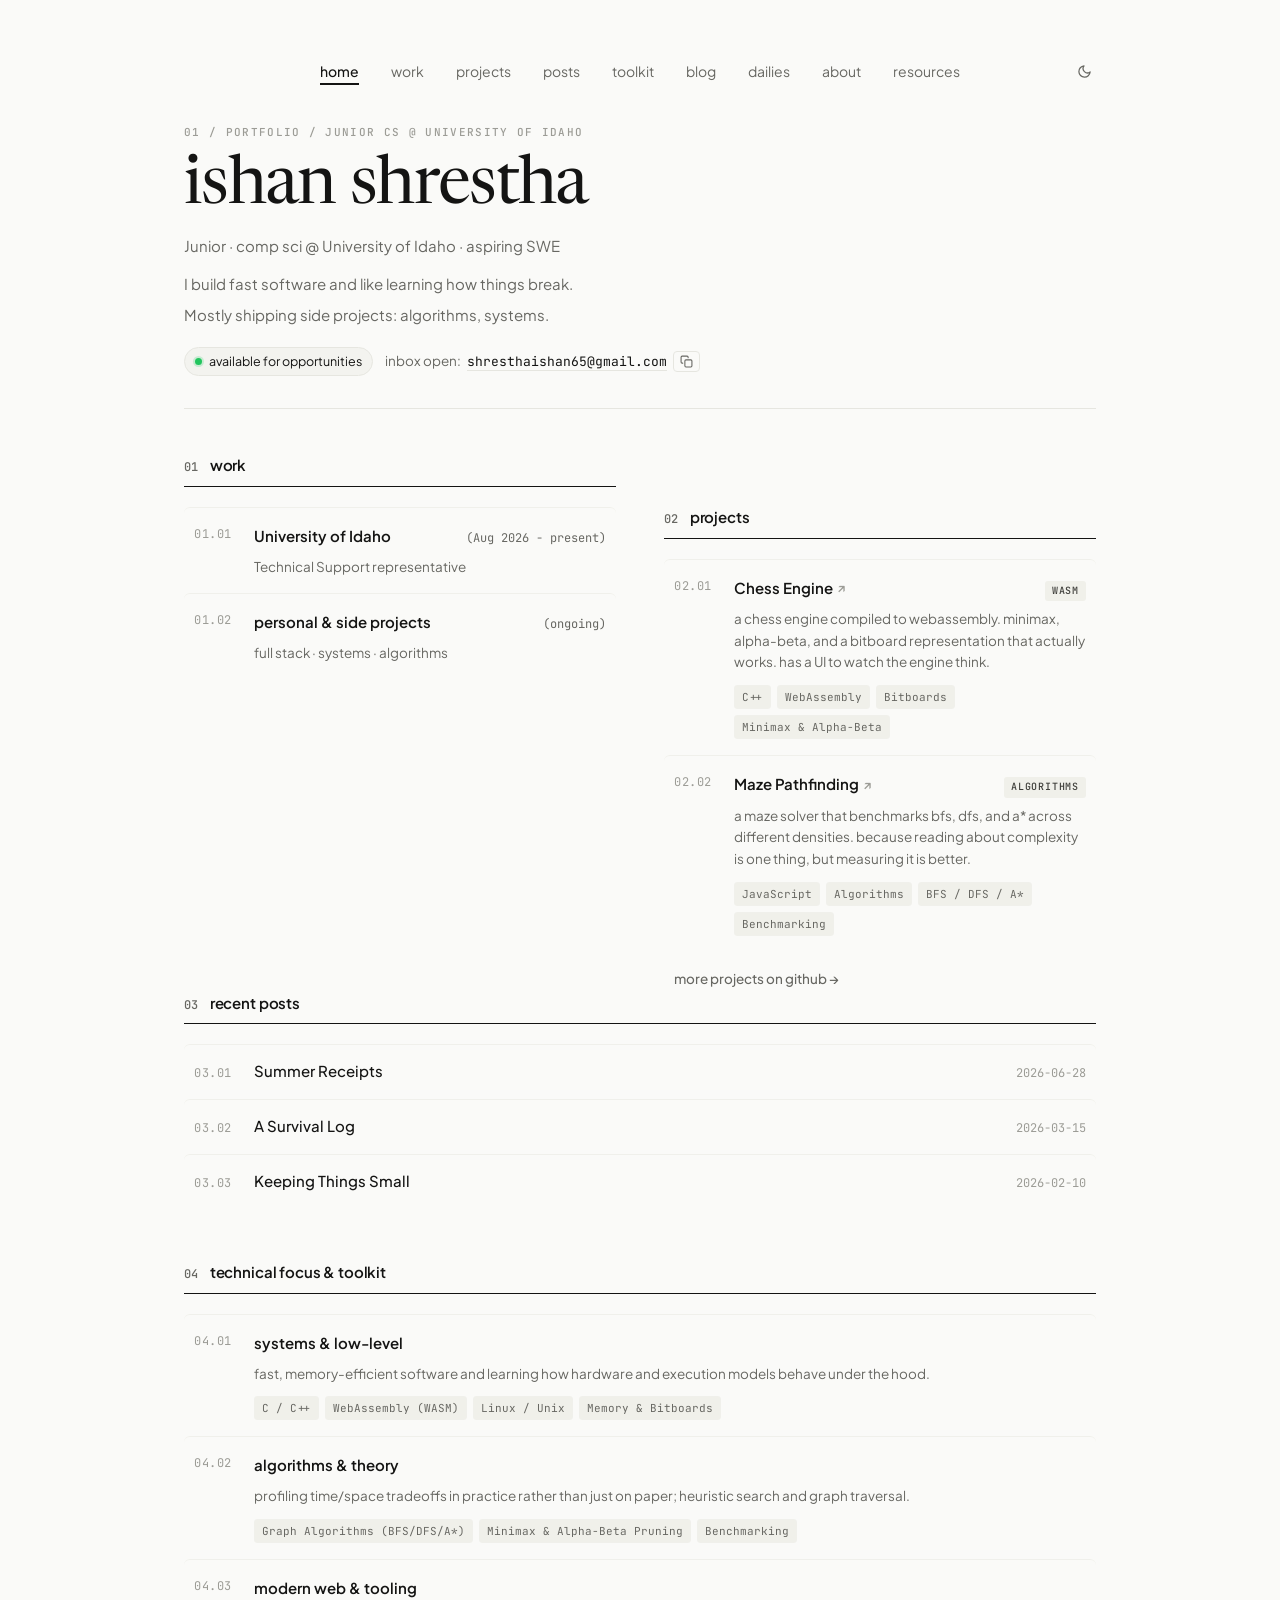
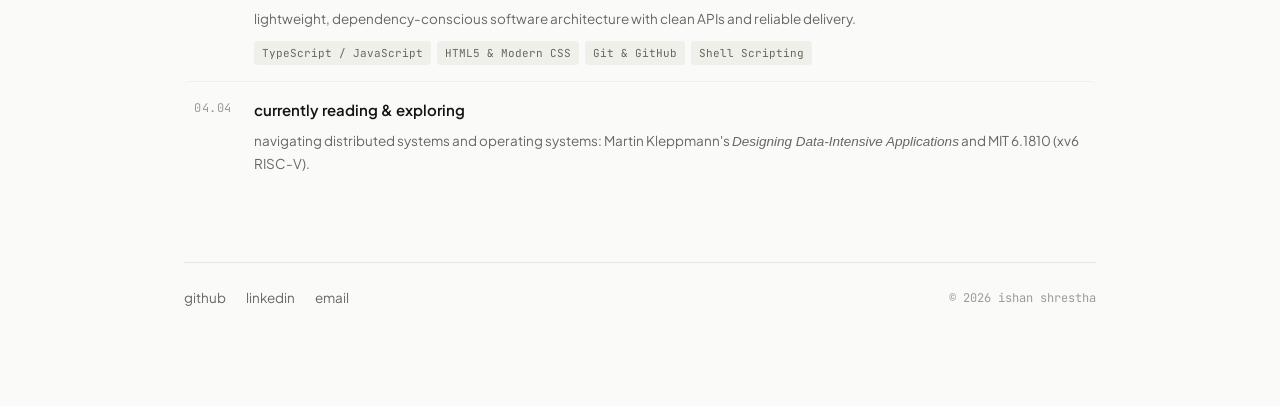
==== commit d833df46: "some layout chnages" ====
--- a/index.html
+++ b/index.html
@@ -16,13 +16,14 @@
         <a href="index.html" class="active">home</a>
         <a href="#work">work</a>
         <a href="#projects">projects</a>
+        <a href="#posts">posts</a>
+        <a href="#toolkit">toolkit</a>
         <a href="blog.html">blog</a>
         <a href="dailies.html">dailies</a>
         <a href="about-min.html">about</a>
         <a href="resources.html">resources</a>
         <div class="nav-actions">
           <button id="theme-toggle" class="theme-toggle-btn" aria-label="Toggle theme"></button>
-          <span class="invader-icon" title="👾">👾</span>
         </div>
       </nav>
 
@@ -39,7 +40,17 @@
             <span class="status-dot"></span>
             <span>available for opportunities</span>
           </div>
-          <span>inbox open: <a href="mailto:shresthaishan65@gmail.com" class="contact-email-link">shresthaishan65@gmail.com</a></span>
+          <div class="email-copy-wrap">
+            <span>inbox open:</span>
+            <a href="mailto:shresthaishan65@gmail.com" class="contact-email-link" id="email-address">shresthaishan65@gmail.com</a>
+            <button id="copy-email-btn" class="copy-email-btn" type="button" aria-label="Copy email address" title="Copy to clipboard">
+              <svg width="13" height="13" viewBox="0 0 24 24" fill="none" stroke="currentColor" stroke-width="2" stroke-linecap="round" stroke-linejoin="round">
+                <rect x="9" y="9" width="13" height="13" rx="2" ry="2"></rect>
+                <path d="M5 15H4a2 2 0 0 1-2-2V4a2 2 0 0 1 2-2h9a2 2 0 0 1 2 2v1"></path>
+              </svg>
+              <span class="copy-tooltip">copy</span>
+            </button>
+          </div>
         </div>
       </header>
 
@@ -98,10 +109,16 @@
                         <span class="item-arrow">&nearr;</span>
                       </a>
                     </div>
-                    <span class="tag-pill">wip</span>
+                    <span class="tag-pill">wasm</span>
                   </div>
                   <div class="item-desc">
                     a chess engine compiled to webassembly. minimax, alpha-beta, and a bitboard representation that actually works. has a UI to watch the engine think.
+                  </div>
+                  <div class="tech-tags-list">
+                    <span class="tech-tag">C++</span>
+                    <span class="tech-tag">WebAssembly</span>
+                    <span class="tech-tag">Bitboards</span>
+                    <span class="tech-tag">Minimax &amp; Alpha-Beta</span>
                   </div>
                 </div>
               </div>
@@ -116,28 +133,16 @@
                         <span class="item-arrow">&nearr;</span>
                       </a>
                     </div>
-                    <span class="tag-pill">demo</span>
+                    <span class="tag-pill">algorithms</span>
                   </div>
                   <div class="item-desc">
                     a maze solver that benchmarks bfs, dfs, and a* across different densities. because reading about complexity is one thing, but measuring it is better.
                   </div>
-                </div>
-              </div>
-
-              <div class="item-row">
-                <div class="item-num">02.03</div>
-                <div class="item-main">
-                  <div class="item-header">
-                    <div class="item-title">
-                      <a href="https://github.com/Ishan-bit-maker" target="_blank" rel="noopener noreferrer">
-                        DiffPal
-                        <span class="item-arrow">&nearr;</span>
-                      </a>
-                    </div>
-                    <span class="tag-pill">wip</span>
-                  </div>
-                  <div class="item-desc">
-                    turning git diffs and PRs into documentation automatically. basically a pipeline to save me from writing docs manually.
+                  <div class="tech-tags-list">
+                    <span class="tech-tag">JavaScript</span>
+                    <span class="tech-tag">Algorithms</span>
+                    <span class="tech-tag">BFS / DFS / A*</span>
+                    <span class="tech-tag">Benchmarking</span>
                   </div>
                 </div>
               </div>
@@ -149,7 +154,7 @@
         </div>
 
         <!-- Recent Posts Section -->
-        <section id="blog" class="content-section" aria-labelledby="h-posts">
+        <section id="posts" class="content-section" aria-labelledby="h-posts">
           <div class="section-head">
             <h2 id="h-posts" class="section-title">
               <span class="section-num">03</span> recent posts
@@ -182,24 +187,77 @@
           </div>
         </section>
 
-        <!-- Aesthetic Strip Section -->
-        <section id="aesthetic" class="content-section" aria-label="Aesthetic strip">
+        <!-- Technical Focus & Toolkit Section -->
+        <section id="toolkit" class="content-section" aria-labelledby="h-toolkit">
           <div class="section-head">
-            <h2 class="section-title">
-              <span class="section-num">04</span> aesthetic
+            <h2 id="h-toolkit" class="section-title">
+              <span class="section-num">04</span> technical focus &amp; toolkit
             </h2>
           </div>
-          <div class="aesthetic-termline">
-            <span class="prompt">$</span> cat /dev/aesthetic <span class="cursor" aria-hidden="true"></span>
-          </div>
-          <div class="imgstrip-container" aria-label="aesthetic images gallery">
-            <div class="imgstrip">
-              <img src="img/img1.jpg" alt="Aesthetic capture 1" loading="lazy" />
-              <img src="img/img2.jpg" alt="Aesthetic capture 2" loading="lazy" />
-              <img src="img/img3.jpg" alt="Aesthetic capture 3" loading="lazy" />
-              <img src="img/img4.jpg" alt="Aesthetic capture 4" loading="lazy" />
-              <img src="img/img5.jpg" alt="Aesthetic capture 5" loading="lazy" />
-              <img src="img/img8.jpg" alt="Aesthetic capture 8" loading="lazy" />
+          <div class="items-list">
+            <div class="item-row">
+              <div class="item-num">04.01</div>
+              <div class="item-main">
+                <div class="item-header">
+                  <div class="item-title">systems &amp; low-level</div>
+                </div>
+                <div class="item-desc">
+                  fast, memory-efficient software and learning how hardware and execution models behave under the hood.
+                </div>
+                <div class="tech-tags-list">
+                  <span class="tech-tag">C / C++</span>
+                  <span class="tech-tag">WebAssembly (WASM)</span>
+                  <span class="tech-tag">Linux / Unix</span>
+                  <span class="tech-tag">Memory &amp; Bitboards</span>
+                </div>
+              </div>
+            </div>
+
+            <div class="item-row">
+              <div class="item-num">04.02</div>
+              <div class="item-main">
+                <div class="item-header">
+                  <div class="item-title">algorithms &amp; theory</div>
+                </div>
+                <div class="item-desc">
+                  profiling time/space tradeoffs in practice rather than just on paper; heuristic search and graph traversal.
+                </div>
+                <div class="tech-tags-list">
+                  <span class="tech-tag">Graph Algorithms (BFS/DFS/A*)</span>
+                  <span class="tech-tag">Minimax &amp; Alpha-Beta Pruning</span>
+                  <span class="tech-tag">Benchmarking</span>
+                </div>
+              </div>
+            </div>
+
+            <div class="item-row">
+              <div class="item-num">04.03</div>
+              <div class="item-main">
+                <div class="item-header">
+                  <div class="item-title">modern web &amp; tooling</div>
+                </div>
+                <div class="item-desc">
+                  lightweight, dependency-conscious software architecture with clean APIs and reliable delivery.
+                </div>
+                <div class="tech-tags-list">
+                  <span class="tech-tag">TypeScript / JavaScript</span>
+                  <span class="tech-tag">HTML5 &amp; Modern CSS</span>
+                  <span class="tech-tag">Git &amp; GitHub</span>
+                  <span class="tech-tag">Shell Scripting</span>
+                </div>
+              </div>
+            </div>
+
+            <div class="item-row">
+              <div class="item-num">04.04</div>
+              <div class="item-main">
+                <div class="item-header">
+                  <div class="item-title">currently reading &amp; exploring</div>
+                </div>
+                <div class="item-desc">
+                  navigating distributed systems and operating systems: Martin Kleppmann's <em>Designing Data-Intensive Applications</em> and MIT 6.1810 (xv6 RISC-V).
+                </div>
+              </div>
             </div>
           </div>
         </section>
--- a/css/styles.css
+++ b/css/styles.css
@@ -168,17 +168,6 @@
   transform: scale(1.1);
 }
 
-.invader-icon {
-  font-size: 18px;
-  user-select: none;
-  cursor: default;
-  display: inline-block;
-  transition: transform var(--duration) var(--ease);
-}
-.invader-icon:hover {
-  transform: rotate(12deg) scale(1.15);
-}
-
 /* Header Banner / Archive Kicker */
 .kicker {
   font-family: var(--font-mono);
@@ -473,66 +462,97 @@
   white-space: nowrap;
 }
 
-/* Aesthetic Image Strip */
-.aesthetic-termline {
-  font-family: var(--font-mono);
-  font-size: 13px;
-  color: var(--fg-muted);
-  margin-bottom: 14px;
-  display: flex;
+/* Section scroll margin for smooth navigation */
+section.content-section {
+  scroll-margin-top: 24px;
+}
+
+/* Copy Email Component */
+.email-copy-wrap {
+  display: inline-flex;
   align-items: center;
   gap: 6px;
-}
-.aesthetic-termline .prompt {
-  color: var(--fg-faint);
-}
-.aesthetic-termline .cursor {
-  display: inline-block;
-  width: 7px;
-  height: 1.1em;
-  background-color: var(--fg-muted);
-  vertical-align: -2px;
-  animation: blink 1.2s step-end infinite;
-}
-
-@keyframes blink {
-  0%, 100% { opacity: 1; }
-  50% { opacity: 0; }
-}
-
-.imgstrip-container {
-  overflow-x: auto;
-  padding-bottom: 12px;
-  scrollbar-width: thin;
-  scrollbar-color: var(--border) transparent;
-}
-.imgstrip-container::-webkit-scrollbar {
-  height: 6px;
-}
-.imgstrip-container::-webkit-scrollbar-thumb {
-  background: var(--border);
+  position: relative;
+}
+
+.copy-email-btn {
+  background: none;
+  border: 1px solid var(--border);
   border-radius: 4px;
-}
-
-.imgstrip {
-  display: flex;
-  gap: 14px;
-  min-width: max-content;
-}
-
-.imgstrip img {
-  width: 144px;
-  height: 184px;
-  object-fit: cover;
-  border-radius: 6px;
-  border: 1px solid var(--border);
+  padding: 3px 6px;
+  cursor: pointer;
+  color: var(--fg-muted);
+  display: inline-flex;
+  align-items: center;
+  justify-content: center;
+  position: relative;
+  transition: all var(--duration) var(--ease);
+}
+.copy-email-btn:hover {
+  color: var(--fg);
+  border-color: var(--fg-muted);
   background-color: var(--bg-subtle);
-  transition: transform var(--duration) var(--ease), box-shadow var(--duration) var(--ease), border-color var(--duration) var(--ease);
-}
-.imgstrip img:hover {
-  transform: translateY(-4px) scale(1.02);
-  box-shadow: 0 10px 24px rgba(0, 0, 0, 0.08);
-  border-color: var(--fg-muted);
+}
+
+.copy-tooltip {
+  position: absolute;
+  bottom: calc(100% + 6px);
+  left: 50%;
+  transform: translateX(-50%) translateY(4px);
+  background: var(--fg);
+  color: var(--bg);
+  font-family: var(--font-mono);
+  font-size: 10px;
+  letter-spacing: 0.05em;
+  padding: 2px 7px;
+  border-radius: 3px;
+  white-space: nowrap;
+  pointer-events: none;
+  opacity: 0;
+  transition: opacity 0.18s var(--ease), transform 0.18s var(--ease);
+}
+.copy-email-btn:hover .copy-tooltip,
+.copy-email-btn.copied .copy-tooltip {
+  opacity: 1;
+  transform: translateX(-50%) translateY(0);
+}
+
+/* Project & Toolkit Tags */
+.tech-tags-list {
+  display: flex;
+  flex-wrap: wrap;
+  gap: 6px;
+  margin-top: 8px;
+}
+
+.tech-tag {
+  font-family: var(--font-mono);
+  font-size: 11px;
+  color: var(--fg-muted);
+  background: var(--tag-bg);
+  padding: 2px 7px;
+  border-radius: 3px;
+  border: 1px solid var(--border-subtle);
+}
+
+.project-actions {
+  display: flex;
+  gap: 12px;
+  margin-top: 8px;
+  font-size: 12.5px;
+}
+.action-link {
+  display: inline-flex;
+  align-items: center;
+  gap: 3px;
+  color: var(--fg);
+  font-weight: 500;
+  text-decoration: underline;
+  text-underline-offset: 3px;
+  text-decoration-color: var(--border);
+}
+.action-link:hover {
+  text-decoration-color: var(--fg);
 }
 
 /* Footer */
@@ -1048,3 +1068,32 @@
   font-family: var(--font-mono);
   font-size: 13px;
 }
+
+/* =========================================================
+   PRINT STYLES FOR CV / RESUME SAVING
+   ========================================================= */
+@media print {
+  body {
+    background: #ffffff !important;
+    color: #000000 !important;
+    font-size: 13px !important;
+  }
+  .wrap {
+    padding: 0 !important;
+    max-width: 100% !important;
+  }
+  nav.top-nav,
+  .nav-actions,
+  .theme-toggle-btn,
+  .copy-email-btn,
+  .more-link {
+    display: none !important;
+  }
+  .item-row {
+    break-inside: avoid;
+    border-top: 1px solid #ccc !important;
+  }
+  .divider {
+    border-top: 1px solid #000 !important;
+  }
+}
